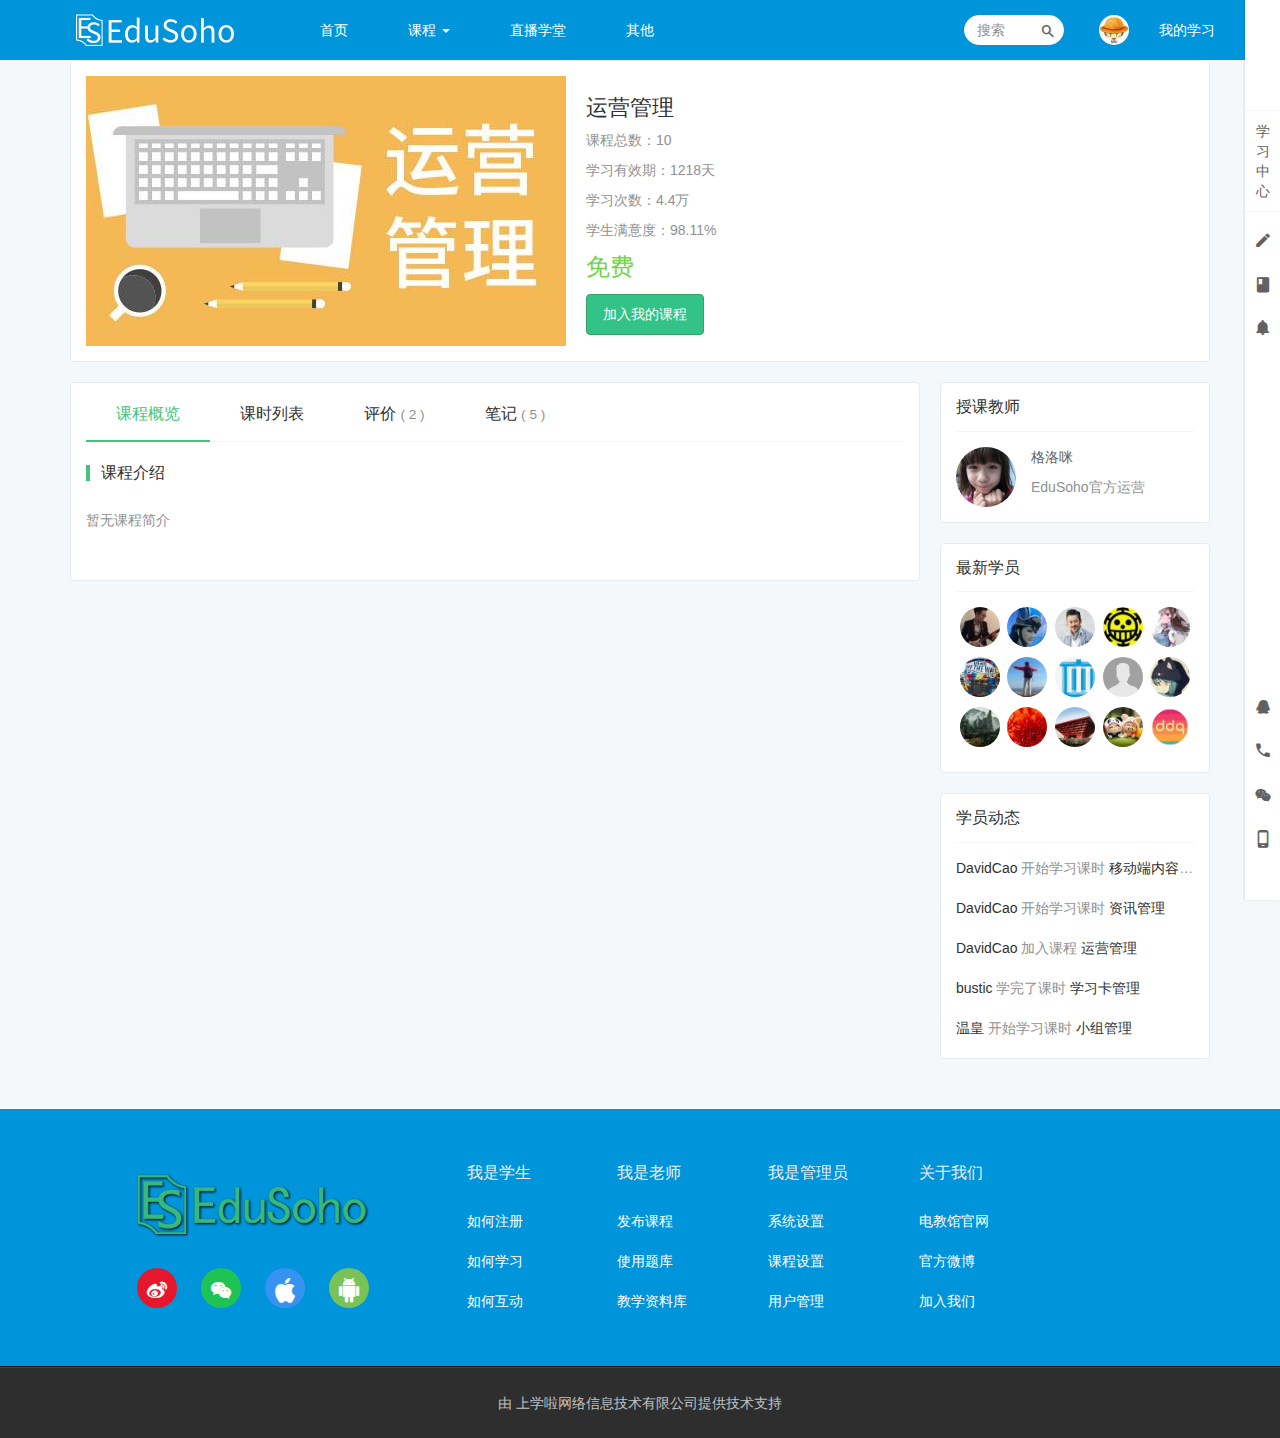
==== live/coursedetail.html @ feed914d "课程详情页面 --- 未完成 1. 选项卡部分" ====
<!DOCTYPE html>
<!--[if lt IE 7]>      <html class="lt-ie9 lt-ie8 lt-ie7"> <![endif]-->
<!--[if IE 7]>         <html class="lt-ie9 lt-ie8"> <![endif]-->
<!--[if IE 8]>         <html class="lt-ie9"> <![endif]-->
<!--[if gt IE 8]><!-->
<html>
	<!--<![endif]-->
	<html lang="zh_CN">

	<head>
		<meta http-equiv="Content-Type" content="text/html; charset=UTF-8">
		<meta http-equiv="X-UA-Compatible" content="IE=edge,Chrome=1">
		<meta name="renderer" content="webkit">
		<meta name="viewport" content="width=device-width,initial-scale=1.0,minimum-scale=1.0,maximum-scale=1.0,user-scalable=no">
		<title>直播详情 - 电教馆网络课堂演示站 - 网校领导品牌，在线教育网站建站系统 - Powered By 电教馆</title>
		<meta name="keywords" content="电教馆网络课堂，在线教育，在线教学，开源教学软件" />
		<meta name="description" content="电教馆是面向个人、学校、培训机构及企业用户的友好、开源、高性价比的在线教育建站系统。电教馆提供在线教学、网校管理、云视频点播、直播、移APP等功能，为使教育机构能够以最低成本开展在线教学活动，电教馆也提供云服务器，云视频、云直播和移动APP定制服务，并配备相应的技术支持服务，让客户搭建自有品牌网校和搭积木一样简单。电教馆产品及服务大大降低了传统教育培训机构进入在线教育行业的门槛。与其他在线教育产品相比，电教馆具有完整，高自由度，高性价比的产品体验，使用其搭建在线教学网站是快速进入在线教育的最佳选择方案。电教馆开源并免费提供给非商业用途用户使用，用户可在3分钟内搭建功能完备的在线教育网站。" />

		<link href="assets/libs/bootstrap/3.0.2/css/bootstrap.css" rel="stylesheet" />

		<link rel="stylesheet" media="screen" href="assets/css/common.css" />
		<link rel="stylesheet" media="screen" href="assets/css/font-awesome.css" />
		<link rel="stylesheet" media="screen" href="assets/v2/css/es-icon.css" />
		<link rel="stylesheet" type="text/css" href="assets/libs/swiper/2.7.6/idangerous.swiper.css" />

		<link href="assets/v2/css/main.css" rel="stylesheet" />

		<!--[if lt IE 9]>
    <script src="assets/libs/html5shiv.js"></script>
    <script src="assets/libs/respond.min.js"></script>
    <style type="text/css">
			@font-face {
				font-family: "es-icon";
				src: url('assets/v2/fonts/es-icon.eot');
				/* IE9*/
				src: url('assets/v2/fonts/es-icon.eot?t=1459854189#iefix') format('embedded-opentype'), /* IE6-IE8 */
				url('assets/v2/fonts/es-icon.woff?t=1459854189') format('woff'), /* chrome, firefox */
				url('assets/v2/fonts/es-icon.ttf?t=1459854189') format('truetype'), /* chrome, firefox, opera, Safari, Android, iOS 4.2+*/
				url('assets/v2/fonts/es-icon.svg?t=1459854189#es-icon') format('svg');
				/* iOS 4.1- */
			}
		</style>
  <![endif]-->
		<style type="text/css">
			/*.buy {
				position: absolute;
				bottom: 20px;
				right: 30px;
			}*/
			.btn-primary {
				background-color: rgb(51, 195, 136);
			}
		</style>
	</head>

	<body class="course-dashboard-page">

		<div class="es-wrap">

			<header class="es-header navbar">
				<div class="navbar-header">
					<div class="visible-xs  navbar-mobile">
						<a href="javascript:;" class="navbar-more js-navbar-more">
							<i class="es-icon es-icon-menu"></i>
						</a>
						<div class="html-mask"></div>
						<div class="nav-mobile">
							<form class="navbar-form" action="search" method="get">
								<div class="form-group">
									<input class="form-control" placeholder="搜索" name="q">
									<button class="button es-icon es-icon-search"></button>
								</div>
							</form>
							<ul class="nav navbar-nav">

								<li class="">
									<a href="live.html">首页 </a>
								</li>

								<li class="nav-hover">
									<a href="#">课程 <b class="caret"></b></a>
									<ul class="dropdown-menu" role="menu">
										<li>
											<a href="javascript:;">公开课</a>
										</li>
										<li>
											<a href="javascript:;">课程功能</a>
										</li>
										<li>
											<a href="javascript:;">系统管理</a>
										</li>
										<li>
											<a href="javascript:;">官方应用</a>
										</li>
										<li>
											<a href="javascript:;">班级中心</a>
										</li>
									</ul>
								</li>

								<li class="">
									<a href="courselist.html">直播学堂</a>
								</li>

								<li class="nav-hover">
									<a href="javascript:;">关于我们 <b class="caret"></b></a>
									<ul class="dropdown-menu" role="menu">
										<li>
											<a href="javascript:;">电教馆官网</a>
										</li>
										<li>
											<a href="javascript:;">开放云平台</a>
										</li>
										<li>
											<a href="javascript:;">气球鱼学院</a>
										</li>
									</ul>
								</li>
							</ul>
						</div>
					</div>
					<a href="/" class="navbar-brand">
						<img src="files/system/2016/08-26/154339b63acd679602.png">
					</a>
				</div>
				<nav class="collapse navbar-collapse">
					<ul class="nav navbar-nav clearfix hidden-xs " id="nav">

						<li class="">
							<a href="live.html">首页 </a>
						</li>

						<li class="nav-hover">
							<a href="#">课程 <b class="caret"></b></a>
							<ul class="dropdown-menu" role="menu">
								<li>
									<a href="javascript:;">公开课</a>
								</li>
								<li>
									<a href="javascript:;">课程功能</a>
								</li>
								<li>
									<a href="javascript:;">系统管理</a>
								</li>
								<li>
									<a href="javascript:;">官方应用</a>
								</li>
								<li>
									<a href="javascript:;">班级中心</a>
								</li>
							</ul>
						</li>

						<li class="">
							<a href="courselist.html">直播学堂</a>
						</li>

						<li class="nav-more nav-hover">
							<a class="more">其他
								<!--<i class="es-icon es-icon-morehoriz"></i>-->
							</a>
							<ul class="dropdown-menu" role="menu">

								<li class="">
									<a href="#">会员 </a>
								</li>

								<li class="">
									<a href="javascript:;">资讯 </a>
								</li>

								<li class="">
									<a href="/group">小组 </a>
								</li>

								<li class="nav-hover">
									<a href="javascript:;">关于我们 <b class="caret"></b></a>
									<ul class="dropdown-menu" role="menu">
										<li>
											<a href="javascript:;">电教馆官网</a>
										</li>
										<li>
											<a href="javascript:;">开放云平台</a>
										</li>
										<li>
											<a href="javascript:;">气球鱼学院</a>
										</li>
									</ul>
								</li>
							</ul>
						</li>

					</ul>
					<div class="navbar-user  left ">
						<!--<ul class="nav user-nav">
							<li class="user-avatar-li nav-hover visible-xs">
								<a href="javascript:;" class="dropdown-toggle">
									<img class="avatar-xs" src="assets/img/default/avatar.png">
								</a>
								<ul class="dropdown-menu" role="menu">
									<li>
										<a href="login.html">登录</a>
									</li>
									<li>
										<a href="register.html">注册</a>
									</li>
								</ul>
							</li>
							<li class="hidden-xs">
								<a href="login.html">登录</a>
							</li>
							<li class="hidden-xs">
								<a href="register.html">注册</a>
							</li>
						</ul>-->
						
						<!--登陆后使用这个ul-->
						
						<ul class="nav user-nav">
				                <li class="user-avatar-li nav-hover">
				          <a href="javascript:;" class="dropdown-toggle">
				            <img class="avatar-xs" src="files/default/2016/11-05/213307335114750678.jpg">
				          </a>
				          <ul class="dropdown-menu" role="menu">
				            <li role="presentation" class="dropdown-header">伊见倾橙</li>
				            <li><a href="javascript:;"><i class="es-icon es-icon-person"></i>个人主页</a></li>
				            <li><a href="/settings/"><i class="es-icon es-icon-setting"></i>个人设置</a></li>
				            <li class="hidden-lg">
				              <a href="/my">
				                <i class="es-icon es-icon-eventnote"></i>我的学习              </a>
				            </li>
				            <li><a href="/my/coin"><i class="es-icon es-icon-accountwallet"></i>账户中心</a></li>
				
				            
				            <li class="hidden-lg"><a href="/notification"><span class="pull-right num"></span><i class="es-icon es-icon-notificationson"></i>通知</a></li>
				            <li class="hidden-lg"><a href="/message/"><span class="pull-right num">1</span><i class="es-icon es-icon-mail"></i>私信</a></li>
				            <li><a href="/logout"><i class="es-icon es-icon-power"></i>退出登录</a></li>
				          </ul>
				        </li>
				        <li class="visible-lg">
				          <a href="my">我的学习</a>
				        </li>
				          </ul>
				        </li>
                      </ul>
						<form class="navbar-form navbar-right hidden-xs hidden-sm" action="/search" method="get">
							<div class="form-group">
								<input class="form-control js-search" name="q" placeholder="搜索">
								<button class="button es-icon es-icon-search"></button>
							</div>
						</form>
					</div>
				</nav>
			</header>
			
			<section class="course-detail-header before">
  <div class="container">

    <div class="es-section clearfix">
      
    <div class="course-img">
    
    <img class="img-responsive" src="files/course/2016/10-31/1036066b465e703375.jpg" alt="运营管理">
    <div class="tags">
                </div>
  </div>


      <div class="course-info">
    <h2 class="title">运营管理</h2>
    <div class="subtitle total">课程总数：10</div>
    <div class="subtitle exp">学习有效期：1218天</div>
    <div class="subtitle count">学习次数：4.4万</div>
    <div class="subtitle satisfy">学生满意度：98.11%</div>
    <div class="metas">
	    <p class="discount-price">
			<span class="course-price-widget">
				<span class="price">
					<span class="text-success">免费</span>
				</span>
			</span>
	    </p>
    </div>
    <div class="buy">
      <a class="btn btn-primary btn-lg" href="#modal" data-toggle="modal" data-url="/course/427/buy?targetType=course">加入我的课程</a>
    </div>
  </div>

</div>
  </div>
</section>
			
			<div id="content-container" class="container">
        
    <div class="course-detail row">
    <div class="col-lg-9 col-md-8  course-detail-main">
      <section class="es-section">
        
<div class="nav-btn-tab">
  <ul class="nav nav-tabs" role="tablist">
          <li role="presentation" class="active"><a href="/course/427">课程概览</a></li>
      <li role="presentation"><a href="/course/427/lesson/list">课时列表</a></li>
      <li role="presentation"><a href="/course/427/reviews/">评价 <small class="text-muted">( 2 )</small></a>
      </li>
      <li role="presentation"><a href="/course/427/notes"> 笔记 <small class="text-muted">( 5 )</small></a></li>
    
  <li class="highlight" style="left: 0px; width: 124px; overflow: hidden;"></li></ul>

  </div>        
  <div class="course-detail-content" data-widget-cid="widget-1">

		      <div class="es-piece">
        <div class="piece-header">
          课程介绍
        </div>
        <div class="piece-body p-lg clearfix">
                      <div class="text-muted">暂无课程简介</div>
                  </div>
      </div>    
  </div>
      </section>
    </div>
    <div class="col-lg-3 col-md-4  course-sidebar">
  
                  
                  <div class="panel panel-default">
  <div class="panel-heading">
    <h3 class="panel-title"> <i class="es-icon es-icon-assignmentind"></i>
      授课教师
    </h3>
  </div>
  <div class="panel-body">
                  <div class="media media-default">
          <div class="media-left">
              <a class=" js-user-card" href="#" data-card-url="/user/2487/card/show" data-user-id="2487">
                  <img class="avatar-md" src="files/default/2015/08-31/0910080084cc142484.jpg">

  </a>
  
          </div>
          <div class="media-body">
            <div class="title">
                  <a class="link-dark link-light" href="javascript:;">格洛咪</a>
  
            </div>
            <div class="content">EduSoho官方运营</div>
          </div>
        </div>
            </div>
</div>

        
                  
<div class="panel panel-default">
  <div class="panel-heading">
        <h3 class="panel-title">
      <i class="es-icon es-icon-personadd"></i>
      最新学员
    </h3>
  </div>
  <div class="panel-body">
          <ul class="user-avatar-list clearfix">
                          <li>
              <a class="js-user-card" href="#" data-card-url="/user/20045/card/show" data-user-id="20045">
                  <img class="avatar-sm" src="files/default/2016/11-05/154549dc41d0735569.jpg">

  </a>
  
          </li>
                          <li>
              <a class="js-user-card" href="#" data-card-url="/user/20023/card/show" data-user-id="20023">
                  <img class="avatar-sm" src="files/default/2016/11-04/102353920640851851.jpg">

  </a>
  
          </li>
                          <li>
              <a class=" js-user-card" href="javascript:;" data-card-url="/user/20003/card/show" data-user-id="20003">
                  <img class="avatar-sm" src="files/user/2016/11-03/14314731b3e8046923.jpg">

  </a>
  
          </li>
                          <li>
              <a class=" js-user-card" href="javascript:;" data-card-url="/user/18983/card/show" data-user-id="18983">
                  <img class="avatar-sm" src="files/default/2016/08-26/191211b21a52901350.jpg">

  </a>
  
          </li>
                          <li>
              <a class=" js-user-card" href="javascript:;" data-card-url="/user/19989/card/show" data-user-id="19989">
                  <img class="avatar-sm" src="files/user/2016/11-02/164205d74b33481914.jpg">

  </a>
  
          </li>
                          <li>
              <a class=" js-user-card" href="javascript:;" data-card-url="/user/10201/card/show" data-user-id="10201">
                  <img class="avatar-sm" src="files/user/2015/02-27/1536215f1d5f592895.jpg">

  </a>
  
          </li>
                          <li>
              <a class=" js-user-card" href="javascript:;" data-card-url="/user/19967/card/show" data-user-id="19967">
                  <img class="avatar-sm" src="files/default/2016/11-01/161334ed6441212630.jpg">

  </a>
  
          </li>
                          <li>
              <a class=" js-user-card" href="javascript:;" data-card-url="/user/19580/card/show" data-user-id="19580">
                  <img class="avatar-sm" src="files/user/2016/10-10/093506a4454f078141.png">

  </a>
  
          </li>
                          <li>
              <a class=" js-user-card" href="javascript:;" data-card-url="/user/19901/card/show" data-user-id="19901">
                  <img class="avatar-sm" src="assets/img/default/avatar.png">

  </a>
  
          </li>
                          <li>
              <a class=" js-user-card" href="javascript:;" data-card-url="/user/19899/card/show" data-user-id="19899">
                  <img class="avatar-sm" src="files/user/2016/10-28/194116c17d4c969516.jpg">

  </a>
  
          </li>
                          <li>
              <a class=" js-user-card" href="javascript:;" data-card-url="/user/19865/card/show" data-user-id="19865">
                  <img class="avatar-sm" src="files/user/2016/10-27/1240055c21e5210127.jpg">

  </a>
  
          </li>
                          <li>
              <a class=" js-user-card" href="javascript:;" data-card-url="/user/19858/card/show" data-user-id="19858">
                  <img class="avatar-sm" src="files/user/2016/10-26/220010a5ce38590813.jpg">

  </a>
  
          </li>
                          <li>
              <a class=" js-user-card" href="javascript:;" data-card-url="/user/19857/card/show" data-user-id="19857">
                  <img class="avatar-sm" src="files/user/2016/10-26/2142008cd116494724.jpg">

  </a>
  
          </li>
                          <li>
              <a class=" js-user-card" href="javascript:;" data-card-url="/user/19851/card/show" data-user-id="19851">
                  <img class="avatar-sm" src="files/default/2016/10-26/16322594d9b9700458.jpg">

  </a>
  
          </li>
                          <li>
              <a class=" js-user-card" href="javascript:;" data-card-url="/user/19602/card/show" data-user-id="19602">
                  <img class="avatar-sm" src="files/user/2016/10-11/105733dbb33c827705.png">

  </a>
  
          </li>
              </ul>
      </div>
</div>

                
                  


<div class="panel panel-default student-dynamic">

  <div class="panel-heading">
    <h3 class="panel-title"><i class="es-icon es-icon-recentactors"></i>学员动态</h3>
  </div>

  <div class="panel-body">
  
                        <div class="media media-number-o color-gray text-overflow">
                <a class="link-dark " href="javascript:;">DavidCao</a>
  
            
  开始学习课时 <a class="link-dark" href="/course/427" title="来自《运营管理》">移动端内容管理</a>

          </div>
                                 <div class="media media-number-o color-gray text-overflow">
                <a class="link-dark " href="javascript:;">DavidCao</a>
  
            
  开始学习课时 <a class="link-dark" href="/course/427" title="来自《运营管理》">资讯管理</a>

          </div>
                                 <div class="media media-number-o color-gray text-overflow">
                <a class="link-dark " href="javascript:;">DavidCao</a>
  
            
			加入课程 <a class="link-dark" href="/course/427" title="来自《运营管理》">运营管理</a>
	  

          </div>
                                 <div class="media media-number-o color-gray text-overflow">
                <a class="link-dark " href="javascript:;">bustic</a>
  
            
  学完了课时 <a class="link-dark" href="/course/427" title="来自《运营管理》">学习卡管理</a>

          </div>
                                 <div class="media media-number-o color-gray text-overflow">
                <a class="link-dark " href="javascript:;">温皇</a>
  
            
  开始学习课时 <a class="link-dark" href="/course/427" title="来自《运营管理》">小组管理</a>

          </div>
               
      </div>

</div>

        
          </div>
  </div>

  
  
      </div>
			
			<div class="es-footer-link">
				<div class="container">
					<div class="row">
						<div class="col-md-4 footer-logo hidden-sm hidden-xs">
							<a class="" href="http://www.电教馆.com" target="_blank"><img src="assets/v2/img/bottom_logo.png" alt="建议图片大小为233*64"></a>
							<div class="footer-sns">
								<a href="javascript:;" target="_blank"><i class="es-icon es-icon-weibo"></i></a>
								<a class="qrcode-popover top">
									<i class="es-icon es-icon-weixin"></i>
									<div class="qrcode-content">
										<img src="assets/img/default/weixin.png" alt="">
									</div>
								</a>
								<a class="qrcode-popover top">
									<i class="es-icon es-icon-apple"></i>
									<div class="qrcode-content">
										<img src="assets/img/default/apple.png" alt="">
									</div>
								</a>
								<a class="qrcode-popover top">
									<i class="es-icon es-icon-android"></i>
									<div class="qrcode-content">
										<img src="assets/img/default/android.png" alt="">
									</div>
								</a>
							</div>
						</div>

						<div class="col-md-8 footer-main clearfix">
							<div class="link-item ">
								<h3>我是学生</h3>
								<ul>
									<li>
										<a href="javascript:;">如何注册</a>
									</li>
									<li>
										<a href="javascript:;">如何学习</a>
									</li>
									<li>
										<a href="javascript:;">如何互动</a>
									</li>
								</ul>
							</div>

							<div class="link-item ">
								<h3>我是老师</h3>
								<ul>
									<li>
										<a href="javascript:;">发布课程</a>
									</li>
									<li>
										<a href="javascript:;">使用题库</a>
									</li>
									<li>
										<a href="javascript:;">教学资料库</a>
									</li>
								</ul>
							</div>

							<div class="link-item ">
								<h3>我是管理员</h3>
								<ul>
									<li>
										<a href="javascript:;">系统设置</a>
									</li>
									<li>
										<a href="javascript:;">课程设置</a>
									</li>
									<li>
										<a href="javascript:;">用户管理</a>
									</li>
								</ul>
							</div>

							<div class="link-item hidden-xs">
								<h3>关于我们</h3>
								<ul>
									<li>
										<a href="javascript:;">电教馆官网</a>
									</li>
									<li>
										<a href="javascript:;">官方微博</a>
									</li>
									<li>
										<a href="javascript:;">加入我们</a>
									</li>
								</ul>
							</div>

						</div>

					</div>
				</div>
			</div>
			<footer class="es-footer">
				<div class="copyright">
					<div class="container">
						由
						<a href="http://www.chinaschooling.com.cn/">上学啦网络信息技术有限公司</a>提供技术支持
					</div>
				</div>
			</footer>
		</div>

		<!-- 侧边栏快捷操作  -->
		<div class="es-bar hidden-xs">

			<!-- 左侧列表 -->
			<div class="es-bar-menu">
				<ul class="bar-menu-top">
					<li data-id="#bar-user-center" class="bar-user">
						<a href="javascript:;" data-url="/esbar/my/study_center">学<br>习<br>中<br>心</a>
					</li>
					<li data-id="#bar-homework" data-toggle="tooltip" data-placement="left" title="我的考试/作业">
						<a href="javascript:;" data-url="/esbar/my/practice/reviewing"><i class="es-icon es-icon-edit"></i></a>
					</li>
					<li data-id="#bar-course-list" data-placement="left" data-toggle="tooltip" title="我的课程/班级">
						<a data-url="/esbar/my/course" href="javascript:;">
							<i class="es-icon es-icon-book">
    </i>
						</a>
					</li>
					<li data-id="#bar-message" data-toggle="tooltip" data-placement="left" title="通知">
						<a href="javascript:;">
							<i class="es-icon es-icon-notifications"></i>
						</a>
					</li>
				</ul>
				<ul class="bar-menu-sns">
					<li class="popover-btn bar-qq-btn" data-container=".bar-qq-btn" data-title="QQ客服及QQ群" data-content-element="#bar-qq-content">
						<a><i class="es-icon es-icon-qq"></i></a>
					</li>
					<li class="popover-btn bar-phone-btn" data-container=".bar-phone-btn" data-title="电话客服" data-content-element="#bar-phone-content">
						<a><i class="es-icon es-icon-phone"></i></a>
					</li>
					<li class="popover-btn bar-weixin-btn" data-container=".bar-weixin-btn" data-content-element="#bar-weixin-content">
						<a><i class="es-icon es-icon-weixin"></i></a>
					</li>

					<li data-toggle="tooltip" data-placement="left" title="手机端">
						<a href="/mobile/" target="_blank"><i class="es-icon es-icon-phone1"></i></a>
					</li>
					<li class="go-top" style="margin:-10px auto 0 auto;" data-toggle="tooltip" data-placement="left" title="回到顶端">
						<a href="javascript:;">
							<i class="es-icon es-icon-keyboardarrowup" style="margin-bottom:-8px"></i>
							<span class="text-sm">TOP</span>
						</a>
					</li>
				</ul>
			</div>

		</div>

		<div id="login-modal" class="modal" data-url="/login/ajax"></div>
		<div id="modal" class="modal"></div>
		<div id="attachment-modal" class="modal"></div>

		<script src="assets/libs/jquery/1.11.0/jquery.js" type="text/javascript" charset="utf-8"></script>
		<script src="assets/libs/bootstrap/3.0.2/js/bootstrap.min.js" type="text/javascript" charset="utf-8"></script>
		<script src="assets/libs/swiper/2.7.6/idangerous.swiper.min.js" type="text/javascript" charset="utf-8"></script>
		<script src="assets/libs/translator.min.js" type="text/javascript" charset="utf-8"></script>
		<script src="assets/js/placeholder.js" type="text/javascript" charset="utf-8"></script>
		<script src="assets/js/app.js" type="text/javascript" charset="utf-8"></script>
	</body>

	</html>
---- live/assets/css/common.css ----
.placeholder {
  color: #999;
}
.text-sm {
  font-size: 12px;
}

.text-xs {
  font-size: 10px;
}

.text-lg {
  font-size: 18px;
}

.money-text {
  color: #f40;
}

.short-long-text .trigger {
  visibility: hidden;
  _visibility: visible;
}

.short-long-text .short-text:hover .trigger,
.short-long-text .long-text:hover .trigger {
  visibility: visible;
  font-size: 12px;
  color: #999;
}

.short-long-text .short-text {
  cursor: pointer;
}

.short-long-text .long-text {
  cursor: pointer;
  display: none;
}


.social-share-icon-weibo,
.social-share-icon-qq,
.social-share-icon-qzone,
.social-share-icon-weixin
 {
  width: 16px;
  height: 16px;
  display: inline-block;
  *display: inline-block;
  *zoom: 1;
  background: url(../img/common/social-share-icons.png) 0 0 no-repeat;
  vertical-align: middle;
  margin-right: 6px;
}

.social-share-icon-qzone {
  background-position: 0 -00px;
}

.social-share-icon-weibo {
  background-position: 0 -30px;
}

.social-share-icon-weixin {
  background-position: 0 -60px;
}

.social-share-icon-qq {
  background-position: 0 -90px;
}


.social-icon-weibo,
.social-icon-qq,
.social-icon-renren,
.social-icon-douban,
.social-icon-weixin
 {
	width: 24px;
	height: 24px;
	display: inline-block;
	*display: inline-block;
	*zoom: 1;
	background: url(../img/social/social-icons.png) 0 0 no-repeat;
	vertical-align: middle;
}

.social-icon-weibo {
	background-position: 0 -00px;
}

.social-icon-qq {
	background-position: 0 -40px;
}

.social-icon-renren {
	background-position: 0 -80px;
}

.social-icon-douban {
	background-position: 0 -120px;
}

.social-icon-weixin {
  background-position: 0 -160px;
}
.stars-0, .stars-1, .stars-2, .stars-3, .stars-4, .stars-5 {
	display:inline-block;
	*display:inline;
	*zoom:1;
	overflow:hidden;
	width:85px;
	height:16px;
	background:url("../img/common/stars.png") no-repeat;
} 

.stars-5 {
	background-position:0 0px;
}

.stars-4 {
	background-position:0 -16px;
}

.stars-3 {
	background-position:0 -32px;
}

.stars-2 {
	background-position:0 -48px;
}

.stars-1 {
	background-position:0 -64px;
}

.stars-0 {
	background-position:0 -80px;
}

@font-face {font-family: "esicon";
  src: url('font/es-icon.eot'); /* IE9*/
  src: url('font/es-icon.eot?#iefix') format('embedded-opentype'), /* IE6-IE8 */
  url('font/es-icon.woff') format('woff'), /* chrome、firefox */
  url('font/es-icon.ttf') format('truetype'), /* chrome、firefox、opera、Safari, Android, iOS 4.2+*/
  url('font/es-icon.svg#es-icon') format('svg'); /* iOS 4.1- */
}

.esicon {
  font-family:"esicon" !important;
  font-style:normal;
  -webkit-font-smoothing: antialiased;
  -webkit-text-stroke-width: 0.2px;
  -moz-osx-font-smoothing: grayscale;
}

.esicon-safety:before { content: "\e600"; }
.esicon-share:before { content: "\e601"; }
.esicon-setting:before { content: "\e603"; }
.esicon-like:before { content: "\e605"; }
.esicon-exit:before { content: "\e602"; }
.esicon-user:before { content: "\e607"; }



/*! define gallery2/video-js/4.2.1/video-js-debug.css */
/*!
Video.js Default Styles (http://videojs.com)
Version 4.2.1
Create your own skin at http://designer.videojs.com
*/
/* SKIN
================================================================================
The main class name for all skin-specific styles. To make your own skin,
replace all occurances of 'vjs-default-skin' with a new name. Then add your new
skin name to your video tag instead of the default skin.
e.g. <video class="video-js my-skin-name">
*/
.local-video-player {
  /* Custom Icon Font
  --------------------------------------------------------------------------------
  The control icons are from a custom font. Each icon corresponds to a character
  (e.g. "\e001"). Font icons allow for easy scaling and coloring of icons.
  */
  /* Base UI Component Classes
  --------------------------------------------------------------------------------
  */
  /* Slider - used for Volume bar and Seek bar */
  /* Control Bar
  --------------------------------------------------------------------------------
  The default control bar that is a container for most of the controls.
  */
  /* Show the control bar only once the video has started playing */
  /* Hide the control bar when the video is playing and the user is inactive  */
  /* IE8 is flakey with fonts, and you have to change the actual content to force
  fonts to show/hide properly.
    - "\9" IE8 hack didn't work for this
    - Found in XP IE8 from http://modern.ie. Does not show up in "IE8 mode" in IE9
  */
  /* General styles for individual controls. */
  /* FontAwsome button icons */
  /* Replacement for focus outline */
  /* Hide control text visually, but have it available for screenreaders */
  /* Play/Pause
  --------------------------------------------------------------------------------
  */
  /* Volume/Mute
  -------------------------------------------------------------------------------- */
  /* Progress
  --------------------------------------------------------------------------------
  */
  /* On hover, make the progress bar grow to something that's more clickable.
      This simply changes the overall font for the progress bar, and this
      updates both the em-based widths and heights, as wells as the icon font */
  /* Box containing play and load progresses. Also acts as seek scrubber. */
  /* Progress Bars */
  /* Time Display
  --------------------------------------------------------------------------------
  */
  /* Remaining time is in the HTML, but not included in default design */
  /* Fullscreen
  --------------------------------------------------------------------------------
  */
  /* Switch to the exit icon when the player is in fullscreen */
  /* Big Play Button (play button at start)
  --------------------------------------------------------------------------------
  Positioning of the play button in the center or other corners can be done more
  easily in the skin designer. http://designer.videojs.com/
  */
  /* Hide if controls are disabled */
  /* Hide when video starts playing */
  /* Hide on mobile devices. Remove when we stop using native controls
      by default on mobile  */
  /* Loading Spinner
  --------------------------------------------------------------------------------
  */
  /* Menu Buttons (Captions/Subtitles/etc.)
  --------------------------------------------------------------------------------
  */
  /* Button Pop-up Menu */
  /* Subtitles Button */
  /* Captions Button */
  /* Replacement for focus outline */
  /*
  REQUIRED STYLES (be careful overriding)
  ================================================================================
  When loading the player, the video tag is replaced with a DIV,
  that will hold the video tag or object tag for other playback methods.
  The div contains the video playback element (Flash or HTML5) and controls,
  and sets the width and height of the video.

  ** If you want to add some kind of border/padding (e.g. a frame), or special
  positioning, use another containing element. Otherwise you risk messing up
  control positioning and full window mode. **
  */
  /* Playback technology elements expand to the width/height of the containing div
      <video> or <object> */
  /* Fix for Firefox 9 fullscreen (only if it is enabled). Not needed when
     checking fullScreenEnabled. */
  /* Fullscreen Styles */
  /* Poster Styles */
  /* Hide the poster when native controls are used otherwise it covers them */
  /* Text Track Styles */
  /* Overall track holder for both captions and subtitles */
  /* Individual tracks */
  /* Hide disabled or unsupported controls */
}
.local-video-player .vjs-default-skin {
  color: #cccccc;
}
@font-face {
  font-family: 'VideoJS';
  src: url('font/vjs.eot');
  src: url('font/vjs.eot?#iefix') format('embedded-opentype'), url('font/vjs.woff') format('woff'), url('font/vjs.ttf') format('truetype');
  font-weight: normal;
  font-style: normal;
}
.local-video-player .vjs-default-skin .vjs-slider {
  /* Replace browser focus hightlight with handle highlight */
  outline: 0;
  position: relative;
  cursor: pointer;
  padding: 0;
  /* background-color-with-alpha */
  background-color: #333333;
  background-color: rgba(51, 51, 51, 0.9);
}
.local-video-player .vjs-default-skin .vjs-slider:focus {
  /* box-shadow */
  -webkit-box-shadow: 0 0 2em #ffffff;
  -moz-box-shadow: 0 0 2em #ffffff;
  box-shadow: 0 0 2em #ffffff;
}
.local-video-player .vjs-default-skin .vjs-slider-handle {
  position: absolute;
  /* Needed for IE6 */
  left: 0;
  top: 0;
}
.local-video-player .vjs-default-skin .vjs-slider-handle:before {
  content: "\e009";
  font-family: VideoJS;
  font-size: 1em;
  line-height: 1;
  text-align: center;
  text-shadow: 0em 0em 1em #fff;
  position: absolute;
  top: 0;
  left: 0;
  /* Rotate the square icon to make a diamond */
  /* transform */
  -webkit-transform: rotate(-45deg);
  -moz-transform: rotate(-45deg);
  -ms-transform: rotate(-45deg);
  -o-transform: rotate(-45deg);
  transform: rotate(-45deg);
}
.local-video-player .vjs-default-skin .vjs-control-bar {
  /* Start hidden */
  display: none;
  position: absolute;
  /* Place control bar at the bottom of the player box/video.
       If you want more margin below the control bar, add more height. */
  bottom: 0;
  /* Use left/right to stretch to 100% width of player div */
  left: 0;
  right: 0;
  /* Height includes any margin you want above or below control items */
  height: 3.0em;
  /* background-color-with-alpha */
  background-color: #07141e;
  background-color: rgba(7, 20, 30, 0.7);
}
.local-video-player .vjs-default-skin.vjs-has-started .vjs-control-bar {
  display: block;
  /* Visibility needed to make sure things hide in older browsers too. */
  visibility: visible;
  opacity: 1;
  /* transition */
  -webkit-transition: visibility 0.1s, opacity 0.1s;
  -moz-transition: visibility 0.1s, opacity 0.1s;
  -o-transition: visibility 0.1s, opacity 0.1s;
  transition: visibility 0.1s, opacity 0.1s;
}
.local-video-player .vjs-default-skin.vjs-has-started.vjs-user-inactive.vjs-playing .vjs-control-bar {
  display: block;
  visibility: hidden;
  opacity: 0;
  /* transition */
  -webkit-transition: visibility 1s, opacity 1s;
  -moz-transition: visibility 1s, opacity 1s;
  -o-transition: visibility 1s, opacity 1s;
  transition: visibility 1s, opacity 1s;
}
.local-video-player .vjs-default-skin.vjs-controls-disabled .vjs-control-bar {
  display: none;
}
.local-video-player .vjs-default-skin.vjs-using-native-controls .vjs-control-bar {
  display: none;
}
.local-video-player .vjs-default-skin .vjs-control {
  outline: none;
  position: relative;
  float: left;
  text-align: center;
  margin: 0;
  padding: 0;
  height: 3.0em;
  width: 4em;
}
.local-video-player .vjs-default-skin .vjs-control:before {
  font-family: VideoJS;
  font-size: 1.5em;
  line-height: 2;
  position: absolute;
  top: 0;
  left: 0;
  width: 100%;
  height: 100%;
  text-align: center;
  text-shadow: 1px 1px 1px rgba(0, 0, 0, 0.5);
}
.local-video-player .vjs-default-skin .vjs-control:focus:before,
.local-video-player .vjs-default-skin .vjs-control:hover:before {
  text-shadow: 0em 0em 1em #ffffff;
}
.local-video-player .vjs-default-skin .vjs-control:focus {
  /*  outline: 0; */
  /* keyboard-only users cannot see the focus on several of the UI elements when
    this is set to 0 */
}
.local-video-player .vjs-default-skin .vjs-control-text {
  /* hide-visually */
  border: 0;
  clip: rect(0 0 0 0);
  height: 1px;
  margin: -1px;
  overflow: hidden;
  padding: 0;
  position: absolute;
  width: 1px;
}
.local-video-player .vjs-default-skin .vjs-play-control {
  width: 5em;
  cursor: pointer;
}
.local-video-player .vjs-default-skin .vjs-play-control:before {
  content: "\e001";
}
.local-video-player .vjs-default-skin.vjs-playing .vjs-play-control:before {
  content: "\e002";
}
.local-video-player .vjs-default-skin .vjs-mute-control,
.local-video-player .vjs-default-skin .vjs-volume-menu-button {
  cursor: pointer;
  float: right;
}
.local-video-player .vjs-default-skin .vjs-mute-control:before,
.local-video-player .vjs-default-skin .vjs-volume-menu-button:before {
  content: "\e006";
}
.local-video-player .vjs-default-skin .vjs-mute-control.vjs-vol-0:before,
.local-video-player .vjs-default-skin .vjs-volume-menu-button.vjs-vol-0:before {
  content: "\e003";
}
.local-video-player .vjs-default-skin .vjs-mute-control.vjs-vol-1:before,
.local-video-player .vjs-default-skin .vjs-volume-menu-button.vjs-vol-1:before {
  content: "\e004";
}
.local-video-player .vjs-default-skin .vjs-mute-control.vjs-vol-2:before,
.local-video-player .vjs-default-skin .vjs-volume-menu-button.vjs-vol-2:before {
  content: "\e005";
}
.local-video-player .vjs-default-skin .vjs-volume-control {
  width: 5em;
  float: right;
}
.local-video-player .vjs-default-skin .vjs-volume-bar {
  width: 5em;
  height: 0.6em;
  margin: 1.1em auto 0;
}
.local-video-player .vjs-default-skin .vjs-volume-menu-button .vjs-menu-content {
  height: 2.9em;
}
.local-video-player .vjs-default-skin .vjs-volume-level {
  position: absolute;
  top: 0;
  left: 0;
  height: 0.5em;
  background: #66a8cc url([data-uri]) -50% 0 repeat;
}
.local-video-player .vjs-default-skin .vjs-volume-bar .vjs-volume-handle {
  width: 0.5em;
  height: 0.5em;
}
.local-video-player .vjs-default-skin .vjs-volume-handle:before {
  font-size: 0.9em;
  top: -0.2em;
  left: -0.2em;
  width: 1em;
  height: 1em;
}
.local-video-player .vjs-default-skin .vjs-volume-menu-button .vjs-menu .vjs-menu-content {
  width: 6em;
  left: -4em;
}
.local-video-player .vjs-default-skin .vjs-progress-control {
  position: absolute;
  left: 0;
  right: 0;
  width: auto;
  font-size: 0.3em;
  height: 1em;
  /* Set above the rest of the controls. */
  top: -1em;
  /* Shrink the bar slower than it grows. */
  /* transition */
  -webkit-transition: all 0.4s;
  -moz-transition: all 0.4s;
  -o-transition: all 0.4s;
  transition: all 0.4s;
}
.local-video-player .vjs-default-skin:hover .vjs-progress-control {
  font-size: .9em;
  /* Even though we're not changing the top/height, we need to include them in
        the transition so they're handled correctly. */
  /* transition */
  -webkit-transition: all 0.2s;
  -moz-transition: all 0.2s;
  -o-transition: all 0.2s;
  transition: all 0.2s;
}
.local-video-player .vjs-default-skin .vjs-progress-holder {
  height: 100%;
}
.local-video-player .vjs-default-skin .vjs-progress-holder .vjs-play-progress,
.local-video-player .vjs-default-skin .vjs-progress-holder .vjs-load-progress {
  position: absolute;
  display: block;
  height: 100%;
  margin: 0;
  padding: 0;
  /* Needed for IE6 */
  left: 0;
  top: 0;
}
.local-video-player .vjs-default-skin .vjs-play-progress {
  /*
      Using a data URI to create the white diagonal lines with a transparent
        background. Surprisingly works in IE8.
        Created using http://www.patternify.com
      Changing the first color value will change the bar color.
      Also using a paralax effect to make the lines move backwards.
        The -50% left position makes that happen.
    */
  background: #66a8cc url([data-uri]) -50% 0 repeat;
}
.local-video-player .vjs-default-skin .vjs-load-progress {
  background: #646464 /* IE8- Fallback */;
  background: rgba(255, 255, 255, 0.4);
}
.local-video-player .vjs-default-skin .vjs-seek-handle {
  width: 1.5em;
  height: 100%;
}
.local-video-player .vjs-default-skin .vjs-seek-handle:before {
  padding-top: 0.1em /* Minor adjustment */;
}
.local-video-player .vjs-default-skin .vjs-time-controls {
  font-size: 1em;
  /* Align vertically by making the line height the same as the control bar */
  line-height: 3em;
}
.local-video-player .vjs-default-skin .vjs-current-time {
  float: left;
}
.local-video-player .vjs-default-skin .vjs-duration {
  float: left;
}
.local-video-player .vjs-default-skin .vjs-remaining-time {
  display: none;
  float: left;
}
.local-video-player .vjs-time-divider {
  float: left;
  line-height: 3em;
}
.local-video-player .vjs-default-skin .vjs-fullscreen-control {
  width: 3.8em;
  cursor: pointer;
  float: right;
}
.local-video-player .vjs-default-skin .vjs-fullscreen-control:before {
  content: "\e000";
}
.local-video-player .vjs-default-skin.vjs-fullscreen .vjs-fullscreen-control:before {
  content: "\e00b";
}
.local-video-player .vjs-default-skin .vjs-big-play-button {
  left: 0.5em;
  top: 0.5em;
  font-size: 3em;
  display: block;
  z-index: 2;
  position: absolute;
  width: 4em;
  height: 2.6em;
  text-align: center;
  vertical-align: middle;
  cursor: pointer;
  opacity: 1;
  /* Need a slightly gray bg so it can be seen on black backgrounds */
  /* background-color-with-alpha */
  background-color: #07141e;
  background-color: rgba(7, 20, 30, 0.7);
  border: 0.1em solid #3b4249;
  /* border-radius */
  -webkit-border-radius: 0.8em;
  -moz-border-radius: 0.8em;
  border-radius: 0.8em;
  /* box-shadow */
  -webkit-box-shadow: 0px 0px 1em rgba(255, 255, 255, 0.25);
  -moz-box-shadow: 0px 0px 1em rgba(255, 255, 255, 0.25);
  box-shadow: 0px 0px 1em rgba(255, 255, 255, 0.25);
  /* transition */
  -webkit-transition: all 0.4s;
  -moz-transition: all 0.4s;
  -o-transition: all 0.4s;
  transition: all 0.4s;
}
.local-video-player .vjs-default-skin.vjs-controls-disabled .vjs-big-play-button {
  display: none;
}
.local-video-player .vjs-default-skin.vjs-has-started .vjs-big-play-button {
  display: none;
}
.local-video-player .vjs-default-skin.vjs-using-native-controls .vjs-big-play-button {
  display: none;
}
.local-video-player .vjs-default-skin:hover .vjs-big-play-button,
.local-video-player .vjs-default-skin .vjs-big-play-button:focus {
  outline: 0;
  border-color: #fff;
  /* IE8 needs a non-glow hover state */
  background-color: #505050;
  background-color: rgba(50, 50, 50, 0.75);
  /* box-shadow */
  -webkit-box-shadow: 0 0 3em #ffffff;
  -moz-box-shadow: 0 0 3em #ffffff;
  box-shadow: 0 0 3em #ffffff;
  /* transition */
  -webkit-transition: all 0s;
  -moz-transition: all 0s;
  -o-transition: all 0s;
  transition: all 0s;
}
.local-video-player .vjs-default-skin .vjs-big-play-button:before {
  content: "\e001";
  font-family: VideoJS;
  /* In order to center the play icon vertically we need to set the line height
       to the same as the button height */
  line-height: 2.6em;
  text-shadow: 0.05em 0.05em 0.1em #000;
  text-align: center /* Needed for IE8 */;
  position: absolute;
  left: 0;
  width: 100%;
  height: 100%;
}
.local-video-player .vjs-loading-spinner {
  display: none;
  position: absolute;
  top: 50%;
  left: 50%;
  font-size: 5em;
  line-height: 1;
  width: 1em;
  height: 1em;
  margin-left: -0.5em;
  margin-top: -0.5em;
  opacity: 0.75;
  /* animation */
  -webkit-animation: spin 1.5s infinite linear;
  -moz-animation: spin 1.5s infinite linear;
  -o-animation: spin 1.5s infinite linear;
  animation: spin 1.5s infinite linear;
}
.local-video-player .vjs-default-skin .vjs-loading-spinner:before {
  content: "\e00a";
  font-family: VideoJS;
  position: absolute;
  top: 0;
  left: 0;
  width: 1em;
  height: 1em;
  text-align: center;
  text-shadow: 0em 0em 0.1em #000;
}
@-moz-keyframes spin {
  0% {
    -moz-transform: rotate(0deg);
  }
  100% {
    -moz-transform: rotate(359deg);
  }
}
@-webkit-keyframes spin {
  0% {
    -webkit-transform: rotate(0deg);
  }
  100% {
    -webkit-transform: rotate(359deg);
  }
}
@-o-keyframes spin {
  0% {
    -o-transform: rotate(0deg);
  }
  100% {
    -o-transform: rotate(359deg);
  }
}
@keyframes spin {
  0% {
    transform: rotate(0deg);
  }
  100% {
    transform: rotate(359deg);
  }
}
.local-video-player .vjs-default-skin .vjs-menu-button {
  float: right;
  cursor: pointer;
}
.local-video-player .vjs-default-skin .vjs-menu {
  display: none;
  position: absolute;
  bottom: 0;
  left: 0em;
  /* (Width of vjs-menu - width of button) / 2 */
  width: 0em;
  height: 0em;
  margin-bottom: 3em;
  border-left: 2em solid transparent;
  border-right: 2em solid transparent;
  border-top: 1.55em solid #000000;
  /* Same width top as ul bottom */
  border-top-color: rgba(7, 40, 50, 0.5);
  /* Same as ul background */
}
.local-video-player .vjs-default-skin .vjs-menu-button .vjs-menu .vjs-menu-content {
  display: block;
  padding: 0;
  margin: 0;
  position: absolute;
  width: 10em;
  bottom: 1.5em;
  /* Same bottom as vjs-menu border-top */
  max-height: 15em;
  overflow: auto;
  left: -5em;
  /* Width of menu - width of button / 2 */
  /* background-color-with-alpha */
  background-color: #07141e;
  background-color: rgba(7, 20, 30, 0.7);
  /* box-shadow */
  -webkit-box-shadow: -0.2em -0.2em 0.3em rgba(255, 255, 255, 0.2);
  -moz-box-shadow: -0.2em -0.2em 0.3em rgba(255, 255, 255, 0.2);
  box-shadow: -0.2em -0.2em 0.3em rgba(255, 255, 255, 0.2);
}
.local-video-player .vjs-default-skin .vjs-menu-button:hover .vjs-menu {
  display: block;
}
.local-video-player .vjs-default-skin .vjs-menu-button ul li {
  list-style: none;
  margin: 0;
  padding: 0.3em 0 0.3em 0;
  line-height: 1.4em;
  font-size: 1.2em;
  text-align: center;
  text-transform: lowercase;
}
.local-video-player .vjs-default-skin .vjs-menu-button ul li.vjs-selected {
  background-color: #000;
}
.local-video-player .vjs-default-skin .vjs-menu-button ul li:focus,
.local-video-player .vjs-default-skin .vjs-menu-button ul li:hover,
.local-video-player .vjs-default-skin .vjs-menu-button ul li.vjs-selected:focus,
.local-video-player .vjs-default-skin .vjs-menu-button ul li.vjs-selected:hover {
  outline: 0;
  color: #111;
  /* background-color-with-alpha */
  background-color: #ffffff;
  background-color: rgba(255, 255, 255, 0.75);
  /* box-shadow */
  -webkit-box-shadow: 0 0 1em #ffffff;
  -moz-box-shadow: 0 0 1em #ffffff;
  box-shadow: 0 0 1em #ffffff;
}
.local-video-player .vjs-default-skin .vjs-menu-button ul li.vjs-menu-title {
  text-align: center;
  text-transform: uppercase;
  font-size: 1em;
  line-height: 2em;
  padding: 0;
  margin: 0 0 0.3em 0;
  font-weight: bold;
  cursor: default;
}
.local-video-player .vjs-default-skin .vjs-subtitles-button:before {
  content: "\e00c";
}
.local-video-player .vjs-default-skin .vjs-captions-button:before {
  content: "\e008";
}
.local-video-player .vjs-default-skin .vjs-captions-button:focus .vjs-control-content:before,
.local-video-player .vjs-default-skin .vjs-captions-button:hover .vjs-control-content:before {
  /* box-shadow */
  -webkit-box-shadow: 0 0 1em #ffffff;
  -moz-box-shadow: 0 0 1em #ffffff;
  box-shadow: 0 0 1em #ffffff;
}
.local-video-player .video-js {
  background-color: #000;
  position: relative;
  padding: 0;
  /* Start with 10px for base font size so other dimensions can be em based and
       easily calculable. */
  font-size: 10px;
  /* Allow poster to be vertially aligned. */
  vertical-align: middle;
  /*  display: table-cell; */
  /*This works in Safari but not Firefox.*/
  /* Provide some basic defaults for fonts */
  font-weight: normal;
  font-style: normal;
  /* Avoiding helvetica: issue #376 */
  font-family: Arial, sans-serif;
  /* Turn off user selection (text highlighting) by default.
       The majority of player components will not be text blocks.
       Text areas will need to turn user selection back on. */
  /* user-select */
  -webkit-user-select: none;
  -moz-user-select: none;
  -ms-user-select: none;
  user-select: none;
}
.local-video-player .video-js .vjs-tech {
  position: absolute;
  top: 0;
  left: 0;
  width: 100%;
  height: 100%;
}
.local-video-player .video-js:-moz-full-screen {
  position: absolute;
}
.local-video-player body.vjs-full-window {
  padding: 0;
  margin: 0;
  height: 100%;
  /* Fix for IE6 full-window. http://www.cssplay.co.uk/layouts/fixed.html */
  overflow-y: auto;
}
.local-video-player .video-js.vjs-fullscreen {
  position: fixed;
  overflow: hidden;
  z-index: 1000;
  left: 0;
  top: 0;
  bottom: 0;
  right: 0;
  width: 100% !important;
  height: 100% !important;
  /* IE6 full-window (underscore hack) */
  _position: absolute;
}
.local-video-player .video-js:-webkit-full-screen {
  width: 100% !important;
  height: 100% !important;
}
.local-video-player .video-js.vjs-fullscreen.vjs-user-inactive {
  cursor: none;
}
.local-video-player .vjs-poster {
  background-repeat: no-repeat;
  background-position: 50% 50%;
  background-size: contain;
  cursor: pointer;
  height: 100%;
  margin: 0;
  padding: 0;
  position: relative;
  width: 100%;
}
.local-video-player .vjs-poster img {
  display: block;
  margin: 0 auto;
  max-height: 100%;
  padding: 0;
  width: 100%;
}
.local-video-player .video-js.vjs-using-native-controls .vjs-poster {
  display: none;
}
.local-video-player .video-js .vjs-text-track-display {
  text-align: center;
  position: absolute;
  bottom: 4em;
  /* Leave padding on left and right */
  left: 1em;
  right: 1em;
}
.local-video-player .video-js .vjs-text-track {
  display: none;
  font-size: 1.4em;
  text-align: center;
  margin-bottom: 0.1em;
  /* Transparent black background, or fallback to all black (oldIE) */
  /* background-color-with-alpha */
  background-color: #000000;
  background-color: rgba(0, 0, 0, 0.5);
}
.local-video-player .video-js .vjs-subtitles {
  color: #ffffff /* Subtitles are white */;
}
.local-video-player .video-js .vjs-captions {
  color: #ffcc66 /* Captions are yellow */;
}
.local-video-player .vjs-tt-cue {
  display: block;
}
.local-video-player .vjs-default-skin .vjs-hidden {
  display: none;
}
.local-video-player .vjs-lock-showing {
  display: block !important;
  opacity: 1;
  visibility: visible;
}
.lt-ie9 .local-video-player .vjs-default-skin.vjs-user-inactive.vjs-playing .vjs-control-bar :before {
  content: "";
}
/* -----------------------------------------------------------------------------
The original source of this file lives at
https://github.com/videojs/video.js/blob/master/src/css/video-js.less */




/*! define gallery2/mediaelement/2.14.2/mediaelementplayer-debug.css */
.mejs-container {
  position: relative;
  background: #000;
  font-family: Helvetica, Arial;
  text-align: left;
  vertical-align: top;
  text-indent: 0;
}

.me-plugin {
  position: absolute;
}

.mejs-embed, .mejs-embed body {
  width: 100%;
  height: 100%;
  margin: 0;
  padding: 0;
  background: #000;
  overflow: hidden;
}

.mejs-fullscreen {
  /* set it to not show scroll bars so 100% will work */
  overflow: hidden !important;
}

.mejs-container-fullscreen {
  position: fixed;
  left: 0;
  top: 0;
  right: 0;
  bottom: 0;
  overflow: hidden;
  z-index: 1000;
}
.mejs-container-fullscreen .mejs-mediaelement,
.mejs-container-fullscreen video {
  width: 100%;
  height: 100%;
}

.mejs-clear {
  clear: both;
}

/* Start: LAYERS */
.mejs-background {
  position: absolute;
  top: 0;
  left: 0;
}

.mejs-mediaelement {
  position: absolute;
  top: 0;
  left: 0;
  width: 100%;
  height: 100%;
}

.mejs-poster {
  position: absolute;
  top: 0;
  left: 0;
  background-size: contain ;
  background-position: 50% 50% ;
  background-repeat: no-repeat ;
}
:root .mejs-poster img {
  display: none ;
}

.mejs-poster img {
  border: 0;
  padding: 0;
  border: 0;
}

.mejs-overlay {
  position: absolute;
  top: 0;
  left: 0;
}

.mejs-overlay-play {
  cursor: pointer;
}

.mejs-overlay-button {
  position: absolute;
  top: 50%;
  left: 50%;
  width: 100px;
  height: 100px;
  margin: -50px 0 0 -50px;
  background: url(mediaelement/bigplay.svg) no-repeat;
}

.no-svg .mejs-overlay-button { 
  background-image: url(mediaelement/bigplay.png);
}

.mejs-overlay:hover .mejs-overlay-button {
  background-position: 0 -100px ;
}

.mejs-overlay-loading {
  position: absolute;
  top: 50%;
  left: 50%;
  width: 80px;
  height: 80px;
  margin: -40px 0 0 -40px;
  background: #333;
  background: url(mediaelement/background.png);
  background: rgba(0, 0, 0, 0.9);
  background: -webkit-gradient(linear, 0% 0%, 0% 100%, from(rgba(50,50,50,0.9)), to(rgba(0,0,0,0.9)));
  background: -webkit-linear-gradient(top, rgba(50,50,50,0.9), rgba(0,0,0,0.9));
  background: -moz-linear-gradient(top, rgba(50,50,50,0.9), rgba(0,0,0,0.9));
  background: -o-linear-gradient(top, rgba(50,50,50,0.9), rgba(0,0,0,0.9));
  background: -ms-linear-gradient(top, rgba(50,50,50,0.9), rgba(0,0,0,0.9));
  background: linear-gradient(rgba(50,50,50,0.9), rgba(0,0,0,0.9));
}

.mejs-overlay-loading span {
  display: block;
  width: 80px;
  height: 80px;
  background: transparent url(mediaelement/loading.gif) 50% 50% no-repeat;
}

/* End: LAYERS */

/* Start: CONTROL BAR */
.mejs-container .mejs-controls {
  position: absolute;
  list-style-type: none;
  margin: 0;
  padding: 0;
  bottom: 0;
  left: 0;
  background: url(mediaelement/background.png);
  background: rgba(0, 0, 0, 0.7);
  background: -webkit-gradient(linear, 0% 0%, 0% 100%, from(rgba(50,50,50,0.7)), to(rgba(0,0,0,0.7)));
  background: -webkit-linear-gradient(top, rgba(50,50,50,0.7), rgba(0,0,0,0.7)); 
  background: -moz-linear-gradient(top, rgba(50,50,50,0.7), rgba(0,0,0,0.7));
  background: -o-linear-gradient(top, rgba(50,50,50,0.7), rgba(0,0,0,0.7)); 
  background: -ms-linear-gradient(top, rgba(50,50,50,0.7), rgba(0,0,0,0.7));  
  background: linear-gradient(rgba(50,50,50,0.7), rgba(0,0,0,0.7));   
  height: 30px;
  width: 100%;
}
.mejs-container .mejs-controls  div {
  list-style-type: none;
  background-image: none;
  display: block;
  float: left;
  margin: 0;
  padding: 0;
  width: 26px;
  height: 26px;
  font-size: 11px;
  line-height: 11px;
  font-family: Helvetica, Arial;
  border: 0;
}

.mejs-controls .mejs-button button {
  cursor: pointer;
  display: block;
  font-size: 0;
  line-height: 0;
  text-decoration: none;
  margin: 7px 5px;
  padding: 0;
  position: absolute;
  height: 16px;
  width: 16px;
  border: 0;
  background: transparent url(mediaelement/controls.svg) no-repeat;
}

.no-svg .mejs-controls .mejs-button button { 
  background-image: url(mediaelement/controls.png);
}

/* :focus for accessibility */
.mejs-controls .mejs-button button:focus {
  outline: dotted 1px #999;
}

/* End: CONTROL BAR */

/* Start: Time (Current / Duration) */
.mejs-container .mejs-controls .mejs-time {
  color: #fff;
  display: block;
  height: 17px;
  width: auto;
  padding: 8px 3px 0 3px ;
  overflow: hidden;
  text-align: center;
  -moz-box-sizing: content-box;
  -webkit-box-sizing: content-box;
  box-sizing: content-box;
}

.mejs-container .mejs-controls .mejs-time span {
  color: #fff;
  font-size: 11px;
  line-height: 12px;
  display: block;
  float: left;
  margin: 1px 2px 0 0;
  width: auto;
}
/* End: Time (Current / Duration) */

/* Start: Play/Pause/Stop */
.mejs-controls .mejs-play button {
  background-position: 0 0;
}

.mejs-controls .mejs-pause button {
  background-position: 0 -16px;
}

.mejs-controls .mejs-stop button {
  background-position: -112px 0;
}
/* Start: Play/Pause/Stop */

/* Start: Progress Bar */
.mejs-controls div.mejs-time-rail {
  direction: ltr;
  width: 200px;
  padding-top: 5px;
}

.mejs-controls .mejs-time-rail span {
  display: block;
  position: absolute;
  width: 180px;
  height: 10px;
  -webkit-border-radius: 2px;
  -moz-border-radius: 2px;
  border-radius: 2px;
  cursor: pointer;
}

.mejs-controls .mejs-time-rail .mejs-time-total {
  margin: 5px;
  background: #333;
  background: rgba(50,50,50,0.8);
  background: -webkit-gradient(linear, 0% 0%, 0% 100%, from(rgba(30,30,30,0.8)), to(rgba(60,60,60,0.8)));
  background: -webkit-linear-gradient(top, rgba(30,30,30,0.8), rgba(60,60,60,0.8)); 
  background: -moz-linear-gradient(top, rgba(30,30,30,0.8), rgba(60,60,60,0.8));
  background: -o-linear-gradient(top, rgba(30,30,30,0.8), rgba(60,60,60,0.8));
  background: -ms-linear-gradient(top, rgba(30,30,30,0.8), rgba(60,60,60,0.8));
  background: linear-gradient(rgba(30,30,30,0.8), rgba(60,60,60,0.8));
}

.mejs-controls .mejs-time-rail .mejs-time-buffering {
  width: 100%;
  background-image: -o-linear-gradient(-45deg, rgba(255, 255, 255, 0.15) 25%, transparent 25%, transparent 50%, rgba(255, 255, 255, 0.15) 50%, rgba(255, 255, 255, 0.15) 75%, transparent 75%, transparent);
  background-image: -webkit-gradient(linear, 0 100%, 100% 0, color-stop(0.25, rgba(255, 255, 255, 0.15)), color-stop(0.25, transparent), color-stop(0.5, transparent), color-stop(0.5, rgba(255, 255, 255, 0.15)), color-stop(0.75, rgba(255, 255, 255, 0.15)), color-stop(0.75, transparent), to(transparent));
  background-image: -webkit-linear-gradient(-45deg, rgba(255, 255, 255, 0.15) 25%, transparent 25%, transparent 50%, rgba(255, 255, 255, 0.15) 50%, rgba(255, 255, 255, 0.15) 75%, transparent 75%, transparent);
  background-image: -moz-linear-gradient(-45deg, rgba(255, 255, 255, 0.15) 25%, transparent 25%, transparent 50%, rgba(255, 255, 255, 0.15) 50%, rgba(255, 255, 255, 0.15) 75%, transparent 75%, transparent);
  background-image: -ms-linear-gradient(-45deg, rgba(255, 255, 255, 0.15) 25%, transparent 25%, transparent 50%, rgba(255, 255, 255, 0.15) 50%, rgba(255, 255, 255, 0.15) 75%, transparent 75%, transparent);
  background-image: linear-gradient(-45deg, rgba(255, 255, 255, 0.15) 25%, transparent 25%, transparent 50%, rgba(255, 255, 255, 0.15) 50%, rgba(255, 255, 255, 0.15) 75%, transparent 75%, transparent);
  -webkit-background-size: 15px 15px;
  -moz-background-size: 15px 15px;
  -o-background-size: 15px 15px;
  background-size: 15px 15px;
  -webkit-animation: buffering-stripes 2s linear infinite;
  -moz-animation: buffering-stripes 2s linear infinite;
  -ms-animation: buffering-stripes 2s linear infinite;
  -o-animation: buffering-stripes 2s linear infinite;
  animation: buffering-stripes 2s linear infinite;
}

@-webkit-keyframes buffering-stripes { from {background-position: 0 0;} to {background-position: 30px 0;} }
@-moz-keyframes buffering-stripes { from {background-position: 0 0;} to {background-position: 30px 0;} }
@-ms-keyframes buffering-stripes { from {background-position: 0 0;} to {background-position: 30px 0;} }
@-o-keyframes buffering-stripes { from {background-position: 0 0;} to {background-position: 30px 0;} }
@keyframes buffering-stripes { from {background-position: 0 0;} to {background-position: 30px 0;} }

.mejs-controls .mejs-time-rail .mejs-time-loaded {
  background: #3caac8;
  background: rgba(60,170,200,0.8);
  background: -webkit-gradient(linear, 0% 0%, 0% 100%, from(rgba(44,124,145,0.8)), to(rgba(78,183,212,0.8))); 
  background: -webkit-linear-gradient(top, rgba(44,124,145,0.8), rgba(78,183,212,0.8));
  background: -moz-linear-gradient(top, rgba(44,124,145,0.8), rgba(78,183,212,0.8));
  background: -o-linear-gradient(top, rgba(44,124,145,0.8), rgba(78,183,212,0.8));
  background: -ms-linear-gradient(top, rgba(44,124,145,0.8), rgba(78,183,212,0.8));
  background: linear-gradient(rgba(44,124,145,0.8), rgba(78,183,212,0.8));
  width: 0;
}

.mejs-controls .mejs-time-rail .mejs-time-current {
  background: #fff;
  background: rgba(255,255,255,0.8);
  background: -webkit-gradient(linear, 0% 0%, 0% 100%, from(rgba(255,255,255,0.9)), to(rgba(200,200,200,0.8)));
  background: -webkit-linear-gradient(top, rgba(255,255,255,0.9), rgba(200,200,200,0.8));
  background: -moz-linear-gradient(top, rgba(255,255,255,0.9), rgba(200,200,200,0.8)); 
  background: -o-linear-gradient(top, rgba(255,255,255,0.9), rgba(200,200,200,0.8));
  background: -ms-linear-gradient(top, rgba(255,255,255,0.9), rgba(200,200,200,0.8));
  background: linear-gradient(rgba(255,255,255,0.9), rgba(200,200,200,0.8));
  width: 0;
}

.mejs-controls .mejs-time-rail .mejs-time-handle {
  display: none;
  position: absolute;
  margin: 0;
  width: 10px;
  background: #fff;
  -webkit-border-radius: 5px;
  -moz-border-radius: 5px;
  border-radius: 5px;
  cursor: pointer;
  border: solid 2px #333;
  top: -2px;
  text-align: center;
}

.mejs-controls .mejs-time-rail .mejs-time-float {
  position: absolute;
  display: none;
  background: #eee;
  width: 54px;
  height: 17px;
  border: solid 1px #333;
  top: -26px;
  margin-left: -18px;
  text-align: center;
  color: #111;
}

.mejs-controls .mejs-time-rail .mejs-time-float-current {
  margin: 2px;
  width: 50px;
  display: block;
  text-align: center;
  left: 0;
}

.mejs-controls .mejs-time-rail .mejs-time-float-corner {
  position: absolute;
  display: block;
  width: 0;
  height: 0;
  line-height: 0;
  border: solid 5px #eee;
  border-color: #eee transparent transparent transparent;
  -webkit-border-radius: 0;
  -moz-border-radius: 0;
  border-radius: 0;
  top: 15px;
  left: 22px;
}

.mejs-long-video .mejs-controls .mejs-time-rail .mejs-time-float {
  width: 48px;
}

.mejs-long-video .mejs-controls .mejs-time-rail .mejs-time-float-current {
  width: 44px;
}

.mejs-long-video .mejs-controls .mejs-time-rail .mejs-time-float-corner {
  left: 18px;
}

/*
.mejs-controls .mejs-time-rail:hover .mejs-time-handle {
  visibility:visible;
}
*/
/* End: Progress Bar */

/* Start: Fullscreen */
.mejs-controls .mejs-fullscreen-button button {
  background-position: -32px 0;
}

.mejs-controls .mejs-unfullscreen button {
  background-position: -32px -16px;
}
/* End: Fullscreen */

/* Start: Mute/Volume */
.mejs-controls .mejs-volume-button {
}

.mejs-controls .mejs-mute button {
  background-position: -16px -16px;
}

.mejs-controls .mejs-unmute button {
  background-position: -16px 0;
}

.mejs-controls .mejs-volume-button {
  position: relative;
}

.mejs-controls .mejs-volume-button .mejs-volume-slider {
  display: none;
  height: 115px;
  width: 25px;
  background: url(mediaelement/background.png);
  background: rgba(50, 50, 50, 0.7);
  -webkit-border-radius: 0;
  -moz-border-radius: 0;
  border-radius: 0;
  top: -115px;
  left: 0;
  z-index: 1;
  position: absolute;
  margin: 0;
}

.mejs-controls .mejs-volume-button:hover {
  -webkit-border-radius: 0 0 4px 4px;
  -moz-border-radius: 0 0 4px 4px;
  border-radius: 0 0 4px 4px;
}

/*
.mejs-controls .mejs-volume-button:hover .mejs-volume-slider {
  display: block;
}
*/

.mejs-controls .mejs-volume-button .mejs-volume-slider .mejs-volume-total {
  position: absolute;
  left: 11px;
  top: 8px;
  width: 2px;
  height: 100px;
  background: #ddd;
  background: rgba(255, 255, 255, 0.5);
  margin: 0;
}

.mejs-controls .mejs-volume-button .mejs-volume-slider .mejs-volume-current {
  position: absolute;
  left: 11px;
  top: 8px;
  width: 2px;
  height: 100px;
  background: #ddd;
  background: rgba(255, 255, 255, 0.9);
  margin: 0;
}

.mejs-controls .mejs-volume-button .mejs-volume-slider .mejs-volume-handle {
  position: absolute;
  left: 4px;
  top: -3px;
  width: 16px;
  height: 6px;
  background: #ddd;
  background: rgba(255, 255, 255, 0.9);
  cursor: N-resize;
  -webkit-border-radius: 1px;
  -moz-border-radius: 1px;
  border-radius: 1px;
  margin: 0;
}

/* horizontal version */
.mejs-controls div.mejs-horizontal-volume-slider {
  height: 26px;
  width: 60px;
  position: relative;
}

.mejs-controls .mejs-horizontal-volume-slider .mejs-horizontal-volume-total {
  position: absolute;
  left: 0;
  top: 11px;
  width: 50px;
  height: 8px;
  margin: 0;
  padding: 0;
  font-size: 1px;
  -webkit-border-radius: 2px;
  -moz-border-radius: 2px;
  border-radius: 2px; 
  background: #333;
  background: rgba(50,50,50,0.8);
  background: -webkit-gradient(linear, 0% 0%, 0% 100%, from(rgba(30,30,30,0.8)), to(rgba(60,60,60,0.8)));
  background: -webkit-linear-gradient(top, rgba(30,30,30,0.8), rgba(60,60,60,0.8)); 
  background: -moz-linear-gradient(top, rgba(30,30,30,0.8), rgba(60,60,60,0.8));
  background: -o-linear-gradient(top, rgba(30,30,30,0.8), rgba(60,60,60,0.8));
  background: -ms-linear-gradient(top, rgba(30,30,30,0.8), rgba(60,60,60,0.8));
  background: linear-gradient(rgba(30,30,30,0.8), rgba(60,60,60,0.8));
}

.mejs-controls .mejs-horizontal-volume-slider .mejs-horizontal-volume-current {
  position: absolute;
  left: 0;
  top: 11px;
  width: 50px;
  height: 8px;
  margin: 0;
  padding: 0;
  font-size: 1px;
  -webkit-border-radius: 2px;
  -moz-border-radius: 2px;
  border-radius: 2px;
  background: #fff;
  background: rgba(255,255,255,0.8);
  background: -webkit-gradient(linear, 0% 0%, 0% 100%, from(rgba(255,255,255,0.9)), to(rgba(200,200,200,0.8)));
  background: -webkit-linear-gradient(top, rgba(255,255,255,0.9), rgba(200,200,200,0.8));
  background: -moz-linear-gradient(top, rgba(255,255,255,0.9), rgba(200,200,200,0.8)); 
  background: -o-linear-gradient(top, rgba(255,255,255,0.9), rgba(200,200,200,0.8));
  background: -ms-linear-gradient(top, rgba(255,255,255,0.9), rgba(200,200,200,0.8));
  background: linear-gradient(rgba(255,255,255,0.9), rgba(200,200,200,0.8));
}

.mejs-controls .mejs-horizontal-volume-slider .mejs-horizontal-volume-handle {
  display: none;
}

/* End: Mute/Volume */

/* Start: Track (Captions and Chapters) */
.mejs-controls .mejs-captions-button {
  position: relative;
}

.mejs-controls .mejs-captions-button button {
  background-position: -48px 0;
}
.mejs-controls .mejs-captions-button .mejs-captions-selector {
  visibility: hidden;
  position: absolute;
  bottom: 26px;
  right: -10px;
  width: 130px;
  height: 100px;
  background: url(mediaelement/background.png);
  background: rgba(50,50,50,0.7);
  border: solid 1px transparent;
  padding: 10px;
  overflow: hidden;
  -webkit-border-radius: 0;
  -moz-border-radius: 0;
  border-radius: 0;
}

/*
.mejs-controls .mejs-captions-button:hover  .mejs-captions-selector {
  visibility: visible;
}
*/

.mejs-controls .mejs-captions-button .mejs-captions-selector ul {
  margin: 0;
  padding: 0;
  display: block;
  list-style-type: none !important;
  overflow: hidden;
}

.mejs-controls .mejs-captions-button .mejs-captions-selector ul li {
  margin: 0 0 6px 0;
  padding: 0;
  list-style-type: none !important;
  display: block;
  color: #fff;
  overflow: hidden;
}

.mejs-controls .mejs-captions-button .mejs-captions-selector ul li input {
  clear: both;
  float: left;
  margin: 3px 3px 0 5px;
}

.mejs-controls .mejs-captions-button .mejs-captions-selector ul li label {
  width: 100px;
  float: left;
  padding: 4px 0 0 0;
  line-height: 15px;
  font-family: helvetica, arial;
  font-size: 10px;
}

.mejs-controls .mejs-captions-button .mejs-captions-translations {
  font-size: 10px;
  margin: 0 0 5px 0;
}

.mejs-chapters {
  position: absolute;
  top: 0;
  left: 0;
  -xborder-right: solid 1px #fff;
  width: 10000px;
  z-index: 1;
}

.mejs-chapters .mejs-chapter {
  position: absolute;
  float: left;
  background: #222;
  background: rgba(0, 0, 0, 0.7);
  background: -webkit-gradient(linear, 0% 0%, 0% 100%, from(rgba(50,50,50,0.7)), to(rgba(0,0,0,0.7)));
  background: -webkit-linear-gradient(top, rgba(50,50,50,0.7), rgba(0,0,0,0.7));
  background: -moz-linear-gradient(top, rgba(50,50,50,0.7), rgba(0,0,0,0.7));
  background: -o-linear-gradient(top, rgba(50,50,50,0.7), rgba(0,0,0,0.7));
  background: -ms-linear-gradient(top, rgba(50,50,50,0.7), rgba(0,0,0,0.7));
  background: linear-gradient(rgba(50,50,50,0.7), rgba(0,0,0,0.7)); 
  filter: progid:DXImageTransform.Microsoft.Gradient(GradientType=0, startColorstr=#323232,endColorstr=#000000);    
  overflow: hidden;
  border: 0;
}

.mejs-chapters .mejs-chapter .mejs-chapter-block {
  font-size: 11px;
  color: #fff;
  padding: 5px;
  display: block;
  border-right: solid 1px #333;
  border-bottom: solid 1px #333;
  cursor: pointer;
}

.mejs-chapters .mejs-chapter .mejs-chapter-block-last {
  border-right: none;
}

.mejs-chapters .mejs-chapter .mejs-chapter-block:hover {
  background: #666;
  background: rgba(102,102,102, 0.7);
  background: -webkit-gradient(linear, 0% 0%, 0% 100%, from(rgba(102,102,102,0.7)), to(rgba(50,50,50,0.6)));
  background: -webkit-linear-gradient(top, rgba(102,102,102,0.7), rgba(50,50,50,0.6));
  background: -moz-linear-gradient(top, rgba(102,102,102,0.7), rgba(50,50,50,0.6));
  background: -o-linear-gradient(top, rgba(102,102,102,0.7), rgba(50,50,50,0.6));
  background: -ms-linear-gradient(top, rgba(102,102,102,0.7), rgba(50,50,50,0.6));
  background: linear-gradient(rgba(102,102,102,0.7), rgba(50,50,50,0.6));
  filter: progid:DXImageTransform.Microsoft.Gradient(GradientType=0, startColorstr=#666666,endColorstr=#323232);    
}

.mejs-chapters .mejs-chapter .mejs-chapter-block .ch-title {
  font-size: 12px;
  font-weight: bold;
  display: block;
  white-space: nowrap;
  text-overflow: ellipsis;
  margin: 0 0 3px 0;
  line-height: 12px;
}

.mejs-chapters .mejs-chapter .mejs-chapter-block .ch-timespan {
  font-size: 12px;
  line-height: 12px;
  margin: 3px 0 4px 0;
  display: block;
  white-space: nowrap;
  text-overflow: ellipsis;
}

.mejs-captions-layer {
  position: absolute;
  bottom: 0;
  left: 0;
  text-align:center;
  line-height: 22px;
  font-size: 12px;
  color: #fff;
}

.mejs-captions-layer  a {
  color: #fff;
  text-decoration: underline;
}

.mejs-captions-layer[lang=ar] {
  font-size: 20px;
  font-weight: normal;
}

.mejs-captions-position {
  position: absolute;
  width: 100%;
  bottom: 15px;
  left: 0;
}

.mejs-captions-position-hover {
  bottom: 45px;
}

.mejs-captions-text {
  padding: 3px 5px;
  background: url(mediaelement/background.png);
  background: rgba(20, 20, 20, 0.8);

}
/* End: Track (Captions and Chapters) */

/* Start: Error */
.me-cannotplay {
}

.me-cannotplay a {
  color: #fff;
  font-weight: bold;
}

.me-cannotplay span {
  padding: 15px;
  display: block;
}
/* End: Error */

/* Start: Loop */
.mejs-controls .mejs-loop-off button {
  background-position: -64px -16px;
}

.mejs-controls .mejs-loop-on button {
  background-position: -64px 0;
}

/* End: Loop */

/* Start: backlight */
.mejs-controls .mejs-backlight-off button {
  background-position: -80px -16px;
}

.mejs-controls .mejs-backlight-on button {
  background-position: -80px 0;
}
/* End: backlight */

/* Start: Picture Controls */
.mejs-controls .mejs-picturecontrols-button {
  background-position: -96px 0;
}
/* End: Picture Controls */

/* context menu */
.mejs-contextmenu {
  position: absolute;
  width: 150px;
  padding: 10px;
  border-radius: 4px;
  top: 0;
  left: 0;
  background: #fff;
  border: solid 1px #999;
  z-index: 1001; /* make sure it shows on fullscreen */
}
.mejs-contextmenu .mejs-contextmenu-separator {
  height: 1px;
  font-size: 0;
  margin: 5px 6px;
  background: #333; 
}

.mejs-contextmenu .mejs-contextmenu-item {
  font-family: Helvetica, Arial;
  font-size: 12px;
  padding: 4px 6px;
  cursor: pointer;
  color: #333;  
}
.mejs-contextmenu .mejs-contextmenu-item:hover {
  background: #2C7C91;
  color: #fff;
}

/* Start: Source Chooser */
.mejs-controls .mejs-sourcechooser-button {
  position: relative;
}

.mejs-controls .mejs-sourcechooser-button button {
  background-position: -128px 0;
}

.mejs-controls .mejs-sourcechooser-button .mejs-sourcechooser-selector {
  visibility: hidden;
  position: absolute;
  bottom: 26px;
  right: -10px;
  width: 130px;
  height: 100px;
  background: url(mediaelement/background.png);
  background: rgba(50,50,50,0.7);
  border: solid 1px transparent;
  padding: 10px;
  overflow: hidden;
  -webkit-border-radius: 0;
  -moz-border-radius: 0;
  border-radius: 0;
}

.mejs-controls .mejs-sourcechooser-button .mejs-sourcechooser-selector ul {
  margin: 0;
  padding: 0;
  display: block;
  list-style-type: none !important;
  overflow: hidden;
}

.mejs-controls .mejs-sourcechooser-button .mejs-sourcechooser-selector ul li {
  margin: 0 0 6px 0;
  padding: 0;
  list-style-type: none !important;
  display: block;
  color: #fff;
  overflow: hidden;
}

.mejs-controls .mejs-sourcechooser-button .mejs-sourcechooser-selector ul li input {
  clear: both;
  float: left;
  margin: 3px 3px 0 5px;
}

.mejs-controls .mejs-sourcechooser-button .mejs-sourcechooser-selector ul li label {
  width: 100px;
  float: left;
  padding: 4px 0 0 0;
  line-height: 15px;
  font-family: helvetica, arial;
  font-size: 10px;
}
/* End: Source Chooser */

/* Start: Postroll */
.mejs-postroll-layer {
  position: absolute;
  bottom: 0;
  left: 0;
  width: 100%;
  height: 100%;
  background: url(mediaelement/background.png);
  background: rgba(50,50,50,0.7);
  z-index: 1000;
  overflow: hidden;
}
.mejs-postroll-layer-content {
  width: 100%;
  height: 100%;
}
.mejs-postroll-close {
  position: absolute;
  right: 0;
  top: 0;
  background: url(mediaelement/background.png);
  background: rgba(50,50,50,0.7);
  color: #fff;
  padding: 4px;
  z-index: 100;
  cursor: pointer;
}
/* End: Postroll */

.mejs-audio {
  display: inline-block;
}





.webuploader-container {
  position: relative;
}

.webuploader-for-glyphicon .webuploader-container {
  position: relative;
  padding: 0;
}

.webuploader-for-glyphicon .webuploader-pick {
  position: relative;
  overflow: hidden;
  padding: 5px 10px;
}

.webuploader-container label {
  margin-bottom: 0;
  line-height: 1;
}



.webuploader-container > .glyphicon {
  padding: 8px 10px;
  top: 0;
}

.webuploader-element-invisible {
  position: absolute !important;
  clip: rect(1px 1px 1px 1px); /* IE6, IE7 */
    clip: rect(1px,1px,1px,1px);
}
.webuploader-pick {
  position: relative;
  overflow: hidden;
}
.webuploader-pick-hover {
}

.webuploader-pick-disable {
  opacity: 0.6;
  pointer-events:none;
}

.searchSelect {
  height: 46px;
}

.amount-num {
  color: #434343;
}

.inflow-num {
  color: #1bb974;
}

.outflow-num {
  color: #ff7b0e;
}

/**
 * jQuery sortable
 */
body.dragging, body.dragging * {
  cursor: move !important;
}

.dragged {
  position: absolute;
  opacity: 0.5;
  z-index: 2000;
}

ul.sortable-list li.placeholder, 
ol.sortable-list li.placeholder,
.panel-sortable .placeholder {
  margin-bottom: 10px 0;
  width: 100%;
  height: 40px;
  background: #FCFFC0;
  border: 1px dashed #ccc;
  list-style: none;
}
tr.placeholder {
  display: block;
  background: red;
  position: relative;
  margin: 0;
  padding: 0;
  border: none;
}
tr.placeholder:before {
  content: "";
  position: absolute;
  width: 0;
  height: 0;
  border: 5px solid transparent;
  border-left-color: red;
  margin-top: -5px;
  left: -5px;
  border-right: none;
}
.sortable-list .sort-handle{
  cursor: move !important;
}
.list-table {
  padding: 0;
}
.list-table .row {
  margin-left: 0px; 
}
.list-table>.th {
  border-bottom: 1px solid #ddd;
  font-weight: bold;
}
.list-table-striped>.tr:nth-child(odd) {
  background-color: #f9f9f9;
}
.list-table>.th, .list-table>.tr{
  border-top: 1px solid #ddd;
  margin: 0;
}
.list-table .td {
  line-height: 45px;
  height: 45px;
  word-break: break-all;
  overflow: hidden;
}
.list-table-tree-icon {
  display: inline-block;
  width: 14px;
}
.treegrid-expander {
  cursor: pointer !important;
}

.form-group .select2-container .select2-choice {
  height: 34px;
  line-height: 34px;
}
.form-group .select2-search input, .form-group .select2-search-choice-close, .form-group .select2-container .select2-choice abbr, .form-group .select2-container .select2-choice .select2-arrow b {
  background-size: 60px 50px!important;
}
---- live/assets/v2/css/es-icon.css ----
@font-face {font-family: "es-icon";
  src: url('../fonts/es-icon.eot?t=1459854189'); /* IE9*/
  src: url('../fonts/es-icon.eot?t=1459854189#iefix') format('embedded-opentype'), /* IE6-IE8 */
  url('../fonts/es-icon.woff?t=1459854189') format('woff'), /* chrome, firefox */
  url('../fonts/es-icon.ttf?t=1459854189') format('truetype'), /* chrome, firefox, opera, Safari, Android, iOS 4.2+*/
  url('../fonts/es-icon.svg?t=1459854189#es-icon') format('svg'); /* iOS 4.1- */
}

.es-icon {
  font-family:"es-icon" !important;
  font-size:16px;
  font-style:normal;
  -webkit-font-smoothing: antialiased;
  -webkit-text-stroke-width: 0.2px;
}
.es-icon-qrcode:before { content: "\e615"; }
.es-icon-time:before { content: "\e69d"; }
.es-icon-videocam:before { content: "\e678"; }
.es-icon-anonymous-iconfont:before { content: "\e666"; }
.es-icon-wenhao:before { content: "\e671"; }
.es-icon-dot:before { content: "\e68a"; }
.es-icon-close01:before { content: "\e68e"; }
.es-icon-view:before { content: "\e6a4"; }
.es-icon-icon_close_circle:before { content: "\e687"; }
.es-icon-focus:before { content: "\e69e"; }
.es-icon-angledoubleright:before { content: "\e67d"; }
.es-icon-angledoubleleft:before { content: "\e67e"; }
.es-icon-playcircleoutline:before { content: "\e66d"; }
.es-icon-portrait:before { content: "\e65e"; }
.es-icon-accesstime:before { content: "\e658"; }
.es-icon-accountcircle:before { content: "\e668"; }
.es-icon-addbox:before { content: "\e65f"; }
.es-icon-checkbox:before { content: "\e660"; }
.es-icon-explore:before { content: "\e67f"; }
.es-icon-forum:before { content: "\e662"; }
.es-icon-history:before { content: "\e670"; }
.es-icon-removecircle:before { content: "\e66c"; }
.es-icon-thumbup:before { content: "\e659"; }
.es-icon-reply:before { content: "\e65a"; }
.es-icon-textsms:before { content: "\e657"; }
.es-icon-alarmon:before { content: "\e672"; }
.es-icon-assignment:before { content: "\e679"; }
.es-icon-assignmentind:before { content: "\e661"; }
.es-icon-keyboardarrowdown:before { content: "\e663"; }
.es-icon-keyboardarrowup:before { content: "\e664"; }
.es-icon-language:before { content: "\e65b"; }
.es-icon-link:before { content: "\e690"; }
.es-icon-livehelp:before { content: "\e680"; }
.es-icon-locallibrary:before { content: "\e66e"; }
.es-icon-loyalty:before { content: "\e65c"; }
.es-icon-mylibrarybooks:before { content: "\e67a"; }
.es-icon-mylocation:before { content: "\e669"; }
.es-icon-phone:before { content: "\e676"; }
.es-icon-permcontactcal:before { content: "\e66f"; }
.es-icon-publish:before { content: "\e66a"; }
.es-icon-removeredeye:before { content: "\e67b"; }
.es-icon-remove:before { content: "\e667"; }
.es-icon-addcircle:before { content: "\e66b"; }
.es-icon-search:before { content: "\e600"; }
.es-icon-mail:before { content: "\e601"; }
.es-icon-personadd:before { content: "\e602"; }
.es-icon-person:before { content: "\e604"; }
.es-icon-arrowdropdown:before { content: "\e603"; }
.es-icon-drafts:before { content: "\e605"; }
.es-icon-notifications:before { content: "\e606"; }
.es-icon-notificationsoff:before { content: "\e607"; }
.es-icon-notificationson:before { content: "\e608"; }
.es-icon-book:before { content: "\e609"; }
.es-icon-bookmarkoutline:before { content: "\e60a"; }
.es-icon-bookmark:before { content: "\e60b"; }
.es-icon-graphicclass:before { content: "\e60e"; }
.es-icon-description:before { content: "\e60f"; }
.es-icon-phone1:before { content: "\e610"; }
.es-icon-swaphoriz:before { content: "\e611"; }
.es-icon-audioclass:before { content: "\e60d"; }
.es-icon-flashclass:before { content: "\e612"; }
.es-icon-pptclass:before { content: "\e613"; }
.es-icon-videoclass:before { content: "\e614"; }
.es-icon-crown:before { content: "\e616"; }
.es-icon-exit:before { content: "\e617"; }
.es-icon-arrowback:before { content: "\e618"; }
.es-icon-arrowdropup:before { content: "\e619"; }
.es-icon-arrowforward:before { content: "\e61a"; }
.es-icon-chevronleft:before { content: "\e61b"; }
.es-icon-chevronright:before { content: "\e61c"; }
.es-icon-refresh:before { content: "\e61d"; }
.es-icon-menu:before { content: "\e61e"; }
.es-icon-android:before { content: "\e61f"; }
.es-icon-apple:before { content: "\e620"; }
.es-icon-comment:before { content: "\e621"; }
.es-icon-favoriteoutline:before { content: "\e622"; }
.es-icon-favorite:before { content: "\e623"; }
.es-icon-flag:before { content: "\e624"; }
.es-icon-help:before { content: "\e625"; }
.es-icon-home:before { content: "\e626"; }
.es-icon-importexport:before { content: "\e627"; }
.es-icon-lock:before { content: "\e628"; }
.es-icon-noteadd:before { content: "\e629"; }
.es-icon-power:before { content: "\e62a"; }
.es-icon-setting:before { content: "\e62b"; }
.es-icon-share:before { content: "\e62c"; }
.es-icon-starhalf:before { content: "\e62d"; }
.es-icon-staroutline:before { content: "\e62e"; }
.es-icon-star:before { content: "\e62f"; }
.es-icon-studydone:before { content: "\e630"; }
.es-icon-study:before { content: "\e631"; }
.es-icon-toc:before { content: "\e632"; }
.es-icon-calendar:before { content: "\e633"; }
.es-icon-contentcopy:before { content: "\e634"; }
.es-icon-delete:before { content: "\e635"; }
.es-icon-done:before { content: "\e636"; }
.es-icon-edit:before { content: "\e637"; }
.es-icon-filedownload:before { content: "\e638"; }
.es-icon-fileupdate:before { content: "\e639"; }
.es-icon-help1:before { content: "\e63a"; }
.es-icon-infooutline:before { content: "\e63b"; }
.es-icon-info:before { content: "\e63c"; }
.es-icon-send:before { content: "\e63d"; }
.es-icon-today:before { content: "\e63e"; }
.es-icon-viewlist:before { content: "\e63f"; }
.es-icon-viewmodule:before { content: "\e640"; }
.es-icon-visibilityoff:before { content: "\e641"; }
.es-icon-visibility:before { content: "\e642"; }
.es-icon-administrator:before { content: "\e643"; }
.es-icon-qq:before { content: "\e644"; }
.es-icon-qzone:before { content: "\e645"; }
.es-icon-renren:before { content: "\e646"; }
.es-icon-weibo:before { content: "\e65d"; }
.es-icon-weixin:before { content: "\e647"; }
.es-icon-done1:before { content: "\e649"; }
.es-icon-undone:before { content: "\e64a"; }
.es-icon-whatshot:before { content: "\e64b"; }
.es-icon-people:before { content: "\e64d"; }
.es-icon-school:before { content: "\e64c"; }
.es-icon-groupadd:before { content: "\e64e"; }
.es-icon-recentactors:before { content: "\e64f"; }
.es-icon-doneall:before { content: "\e650"; }
.es-icon-findinpage:before { content: "\e651"; }
.es-icon-headset:before { content: "\e652"; }
.es-icon-landscape:before { content: "\e653"; }
.es-icon-assignment1:before { content: "\e654"; }
.es-icon-accountwallet:before { content: "\e655"; }
.es-icon-dashboard:before { content: "\e656"; }
.es-icon-web:before { content: "\e67c"; }
.es-icon-check:before { content: "\e60c"; }
.es-icon-doing:before { content: "\e648"; }
.es-icon-icattachfileblack24px:before { content: "\e681"; }
.es-icon-morehoriz:before { content: "\e665"; }
.es-icon-introduction1:before { content: "\e673"; }
.es-icon-introduction2:before { content: "\e674"; }
.es-icon-introduction3:before { content: "\e675"; }
.es-icon-videoplay:before { content: "\e677"; }
.es-icon-chatcircle:before { content: "\e682"; }
.es-icon-locationcircle:before { content: "\e683"; }
.es-icon-warning:before { content: "\e685"; }
.es-icon-eventnote:before { content: "\e686"; }
.es-icon-localplay:before { content: "\e684"; }
.es-icon-money:before { content: "\e688"; }
.es-icon-lock1:before { content: "\e689"; }
.es-icon-iccheckcircleblack24px:before { content: "\e68b"; }
.es-icon-viewcomfy:before { content: "\e68c"; }
.es-icon-loading:before { content: "\e68d"; }
.es-icon-calendarok:before { content: "\e6a5"; }
.es-icon-trophy:before { content: "\e691"; }
.es-icon-arrowdropleft:before { content: "\e68f"; }
.es-icon-hd:before { content: "\e6bb"; }
.es-icon-activity:before { content: "\e692"; }
.es-icon-column:before { content: "\e693"; }
.es-icon-answer:before { content: "\e694"; }
.es-icon-comment1:before { content: "\e695"; }
.es-icon-exam:before { content: "\e696"; }
.es-icon-topic:before { content: "\e697"; }
.es-icon-target:before { content: "\e698"; }
.es-icon-homework:before { content: "\e699"; }
.es-icon-speed:before { content: "\e69a"; }
.es-icon-lesson:before { content: "\e69b"; }
.es-icon-addcircle1:before { content: "\e69c"; }
.es-icon-friends:before { content: "\e69f"; }
.es-icon-assessment:before { content: "\e6a0"; }
.es-icon-assignment2:before { content: "\e6a1"; }
.es-icon-analysis:before { content: "\e6a2"; }
.es-icon-download:before { content: "\e6a3"; }
.es-icon-change:before { content: "\e6bc"; }
.es-icon-icmorevertblack24px:before { content: "\e6a6"; }
.es-icon-data-order:before { content: "\e6a7"; }
.es-icon-zanting:before { content: "\e6a8"; }
.es-icon-huikanshimiao:before { content: "\e6a9"; }
.es-icon-quanping:before { content: "\e6aa"; }
.es-icon-bofang:before { content: "\e6ac"; }
.es-icon-tuichuquanping:before { content: "\e6ad"; }
.es-icon-lubogongkaike:before { content: "\e6b0"; }
.es-icon-putongkecheng:before { content: "\e6b1"; }
.es-icon-zhibokecheng:before { content: "\e6b2"; }
.es-icon-zhibokecheng2:before { content: "\e6b3"; }
.es-icon-ting:before { content: "\e6b8"; }
.es-icon-sousuo:before { content: "\e6b4"; }
.es-icon-yulan:before { content: "\e6b5"; }
.es-icon-xinxi:before { content: "\e6b6"; }
.es-icon-cuowu:before { content: "\e6b7"; }
.es-icon-yidong:before { content: "\e6b9"; }
.es-icon-huakuai:before { content: "\e6ba"; }
.es-icon-iconvolumelow:before { content: "\e6bd"; }
.es-icon-iconvolumehigh:before { content: "\e6be"; }
.es-icon-player-volume-mute:before { content: "\e6bf"; }
.es-icon-forward5:before { content: "\e6ab"; }
.es-icon-forward10:before { content: "\e6ae"; }
.es-icon-replay5:before { content: "\e6af"; }
.es-icon-replay10:before { content: "\e6c0"; }
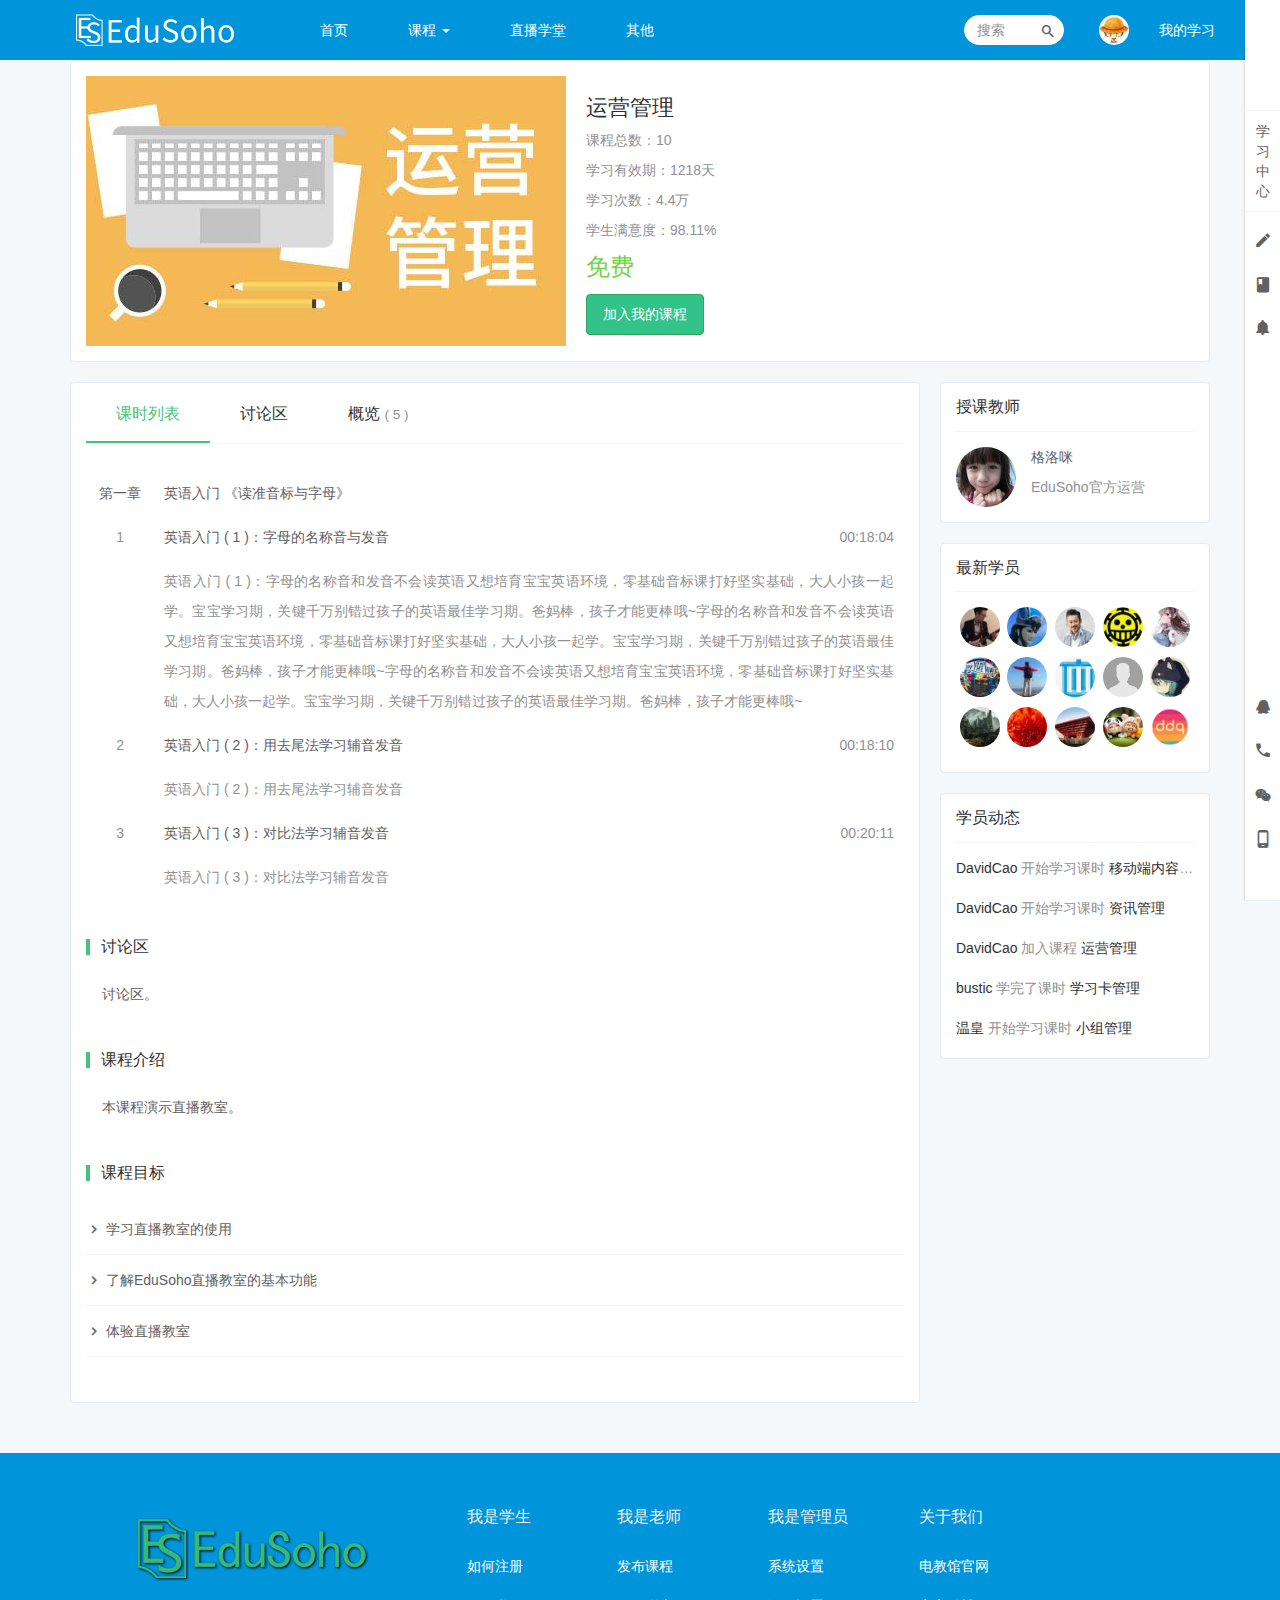
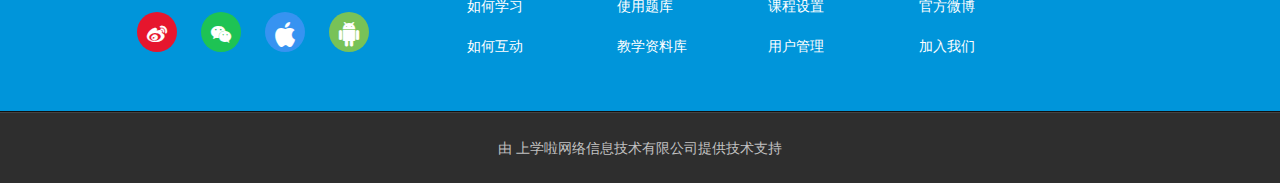
==== commit 525c2805: "课程详情 --- 已完成" ====
--- a/live/coursedetail.html
+++ b/live/coursedetail.html
@@ -42,13 +42,14 @@
 		</style>
   <![endif]-->
 		<style type="text/css">
-			/*.buy {
-				position: absolute;
-				bottom: 20px;
-				right: 30px;
-			}*/
 			.btn-primary {
 				background-color: rgb(51, 195, 136);
+			}
+			.nav-tabs > .active {
+				border-bottom: 2px solid #46c37b;
+			}
+			.course-chapter, .chapter-intro {
+				margin: 1em 0;
 			}
 		</style>
 	</head>
@@ -285,45 +286,107 @@
       <a class="btn btn-primary btn-lg" href="#modal" data-toggle="modal" data-url="/course/427/buy?targetType=course">加入我的课程</a>
     </div>
   </div>
-
 </div>
   </div>
 </section>
-			
 			<div id="content-container" class="container">
-        
     <div class="course-detail row">
     <div class="col-lg-9 col-md-8  course-detail-main">
-      <section class="es-section">
-        
-<div class="nav-btn-tab">
-  <ul class="nav nav-tabs" role="tablist">
-          <li role="presentation" class="active"><a href="/course/427">课程概览</a></li>
-      <li role="presentation"><a href="/course/427/lesson/list">课时列表</a></li>
-      <li role="presentation"><a href="/course/427/reviews/">评价 <small class="text-muted">( 2 )</small></a>
-      </li>
-      <li role="presentation"><a href="/course/427/notes"> 笔记 <small class="text-muted">( 5 )</small></a></li>
-    
-  <li class="highlight" style="left: 0px; width: 124px; overflow: hidden;"></li></ul>
-
-  </div>        
-  <div class="course-detail-content" data-widget-cid="widget-1">
+<!--选项卡切换-->
+<section class="es-section">
+	<div class="nav-btn-tab">
+	  <ul class="nav nav-tabs" role="tablist">
+	    <li role="presentation" class="active" id="list"><a href="javascript:;">课时列表</a></li>
+	    <li role="presentation" id="discuss"><a href="javascript:;">讨论区 <!--<small class="text-muted">( 2 )</small>--></a></li>
+	    <li role="presentation" id="overview"><a href="javascript:;">概览 <small class="text-muted">( 5 )</small></a></li>
+	</div>        
+<div class="course-detail-content" id="list-tab">
+	<div class="es-piece">
+		<div class="piece-body p-lg clearfix">
+			<div class="course-detail-main">
+				<div class="row course-chapter">
+				  <div class="col-md-1 tac">第一章</div>
+				  <div class="col-md-9">英语入门 《读准音标与字母》</div>
+				  <div class="col-md-2"></div>
+				</div>
+				<div class="row course-chapter">
+				  <div class="col-md-1 tac text-muted">1</div>
+				  <div class="col-md-9">英语入门 ( 1 )：字母的名称音与发音</div>
+				  <div class="col-md-2 tar text-muted">00:18:04</div>
+				</div>
+				<div class="row chapter-intro">
+				  <div class="col-md-1 tac text-muted"></div>
+				  <div class="col-md-11 text-muted text-justify">英语入门 ( 1 )：字母的名称音和发音不会读英语又想培育宝宝英语环境，零基础音标课打好坚实基础，大人小孩一起学。宝宝学习期，关键千万别错过孩子的英语最佳学习期。爸妈棒，孩子才能更棒哦~字母的名称音和发音不会读英语又想培育宝宝英语环境，零基础音标课打好坚实基础，大人小孩一起学。宝宝学习期，关键千万别错过孩子的英语最佳学习期。爸妈棒，孩子才能更棒哦~字母的名称音和发音不会读英语又想培育宝宝英语环境，零基础音标课打好坚实基础，大人小孩一起学。宝宝学习期，关键千万别错过孩子的英语最佳学习期。爸妈棒，孩子才能更棒哦~</div>
+				</div>
+				<div class="row course-chapter">
+				  <div class="col-md-1 tac text-muted">2</div>
+				  <div class="col-md-9">英语入门 ( 2 )：用去尾法学习辅音发音</div>
+				  <div class="col-md-2 tar text-muted">00:18:10</div>
+				</div>
+				<div class="row chapter-intro">
+				  <div class="col-md-1 tac text-muted"></div>
+				  <div class="col-md-11 text-muted text-justify">英语入门 ( 2 )：用去尾法学习辅音发音</div>
+				</div>
+				<div class="row course-chapter">
+				  <div class="col-md-1 tac text-muted">3</div>
+				  <div class="col-md-9">英语入门 ( 3 )：对比法学习辅音发音</div>
+				  <div class="col-md-2 tar text-muted">00:20:11</div>
+				</div>
+				<div class="row chapter-intro">
+				  <div class="col-md-1 tac text-muted"></div>
+				  <div class="col-md-11 text-muted text-justify">英语入门 ( 3 )：对比法学习辅音发音</div>
+				</div>
+			</div>
+		</div>
+	</div>
+</div>
+
+<div class="course-detail-content" id="discuss-tab">
+	<div class="es-piece">
+        <div class="piece-header">讨论区</div>
+        <div class="piece-body p-lg clearfix">
+            <p>&nbsp; &nbsp; 讨论区。</p>
+        </div>
+    </div>
+</div>
+
+<div class="course-detail-content" id="overview-tab">
 
 		      <div class="es-piece">
         <div class="piece-header">
           课程介绍
         </div>
         <div class="piece-body p-lg clearfix">
-                      <div class="text-muted">暂无课程简介</div>
+                      <p>&nbsp; &nbsp; 本课程演示直播教室。</p>
+
                   </div>
-      </div>    
-  </div>
-      </section>
+      </div>
+
+              <div class="es-piece">
+          <div class="piece-header">
+            课程目标
+          </div>
+          <div class="piece-body">
+            <ul class="piece-body-list">
+               <li>
+                <i class="es-icon es-icon-chevronright"></i> 学习直播教室的使用
+              </li>
+              <li>
+                <i class="es-icon es-icon-chevronright"></i> 了解EduSoho直播教室的基本功能
+              </li>
+              <li>
+                <i class="es-icon es-icon-chevronright"></i> 体验直播教室
+              </li>
+            </ul>
+          </div>
+        </div>
+       
+</div>
+</section>
+<!--选项卡切换 结束-->
     </div>
     <div class="col-lg-3 col-md-4  course-sidebar">
-  
-                  
-                  <div class="panel panel-default">
+<div class="panel panel-default">
   <div class="panel-heading">
     <h3 class="panel-title"> <i class="es-icon es-icon-assignmentind"></i>
       授课教师
@@ -384,16 +447,12 @@
                           <li>
               <a class=" js-user-card" href="javascript:;" data-card-url="/user/18983/card/show" data-user-id="18983">
                   <img class="avatar-sm" src="files/default/2016/08-26/191211b21a52901350.jpg">
-
-  </a>
-  
+</a>
           </li>
                           <li>
               <a class=" js-user-card" href="javascript:;" data-card-url="/user/19989/card/show" data-user-id="19989">
                   <img class="avatar-sm" src="files/user/2016/11-02/164205d74b33481914.jpg">
-
-  </a>
-  
+  </a>
           </li>
                           <li>
               <a class=" js-user-card" href="javascript:;" data-card-url="/user/10201/card/show" data-user-id="10201">
@@ -426,16 +485,12 @@
                           <li>
               <a class=" js-user-card" href="javascript:;" data-card-url="/user/19899/card/show" data-user-id="19899">
                   <img class="avatar-sm" src="files/user/2016/10-28/194116c17d4c969516.jpg">
-
-  </a>
-  
+  </a>
           </li>
                           <li>
               <a class=" js-user-card" href="javascript:;" data-card-url="/user/19865/card/show" data-user-id="19865">
                   <img class="avatar-sm" src="files/user/2016/10-27/1240055c21e5210127.jpg">
-
-  </a>
-  
+</a>
           </li>
                           <li>
               <a class=" js-user-card" href="javascript:;" data-card-url="/user/19858/card/show" data-user-id="19858">
@@ -505,15 +560,10 @@
           </div>
                                  <div class="media media-number-o color-gray text-overflow">
                 <a class="link-dark " href="javascript:;">bustic</a>
-  
-            
   学完了课时 <a class="link-dark" href="/course/427" title="来自《运营管理》">学习卡管理</a>
-
           </div>
                                  <div class="media media-number-o color-gray text-overflow">
                 <a class="link-dark " href="javascript:;">温皇</a>
-  
-            
   开始学习课时 <a class="link-dark" href="/course/427" title="来自《运营管理》">小组管理</a>
 
           </div>
@@ -521,15 +571,9 @@
       </div>
 
 </div>
-
-        
           </div>
   </div>
-
-  
-  
       </div>
-			
 			<div class="es-footer-link">
 				<div class="container">
 					<div class="row">
@@ -689,10 +733,23 @@
 
 		<script src="assets/libs/jquery/1.11.0/jquery.js" type="text/javascript" charset="utf-8"></script>
 		<script src="assets/libs/bootstrap/3.0.2/js/bootstrap.min.js" type="text/javascript" charset="utf-8"></script>
-		<script src="assets/libs/swiper/2.7.6/idangerous.swiper.min.js" type="text/javascript" charset="utf-8"></script>
 		<script src="assets/libs/translator.min.js" type="text/javascript" charset="utf-8"></script>
 		<script src="assets/js/placeholder.js" type="text/javascript" charset="utf-8"></script>
 		<script src="assets/js/app.js" type="text/javascript" charset="utf-8"></script>
+		<script type="text/javascript">
+			$(function () {
+				// 选项卡切换
+				$(".nav-tabs > li").on('click', function (e) {
+					// 去除active属性
+					var _this = this;
+					var id = _this.id;
+					
+					$(_this).addClass('active').siblings().removeClass('active');
+					$("#list-tab, #discuss-tab, #overview-tab").hide();
+					$("#" + id + '-tab').show();
+				});
+			});
+		</script>
 	</body>
 
 	</html>--- a/live/assets/v2/css/main.css
+++ b/live/assets/v2/css/main.css
@@ -15207,4 +15207,4 @@
 }
 html {
   height: 100%;
-}
+}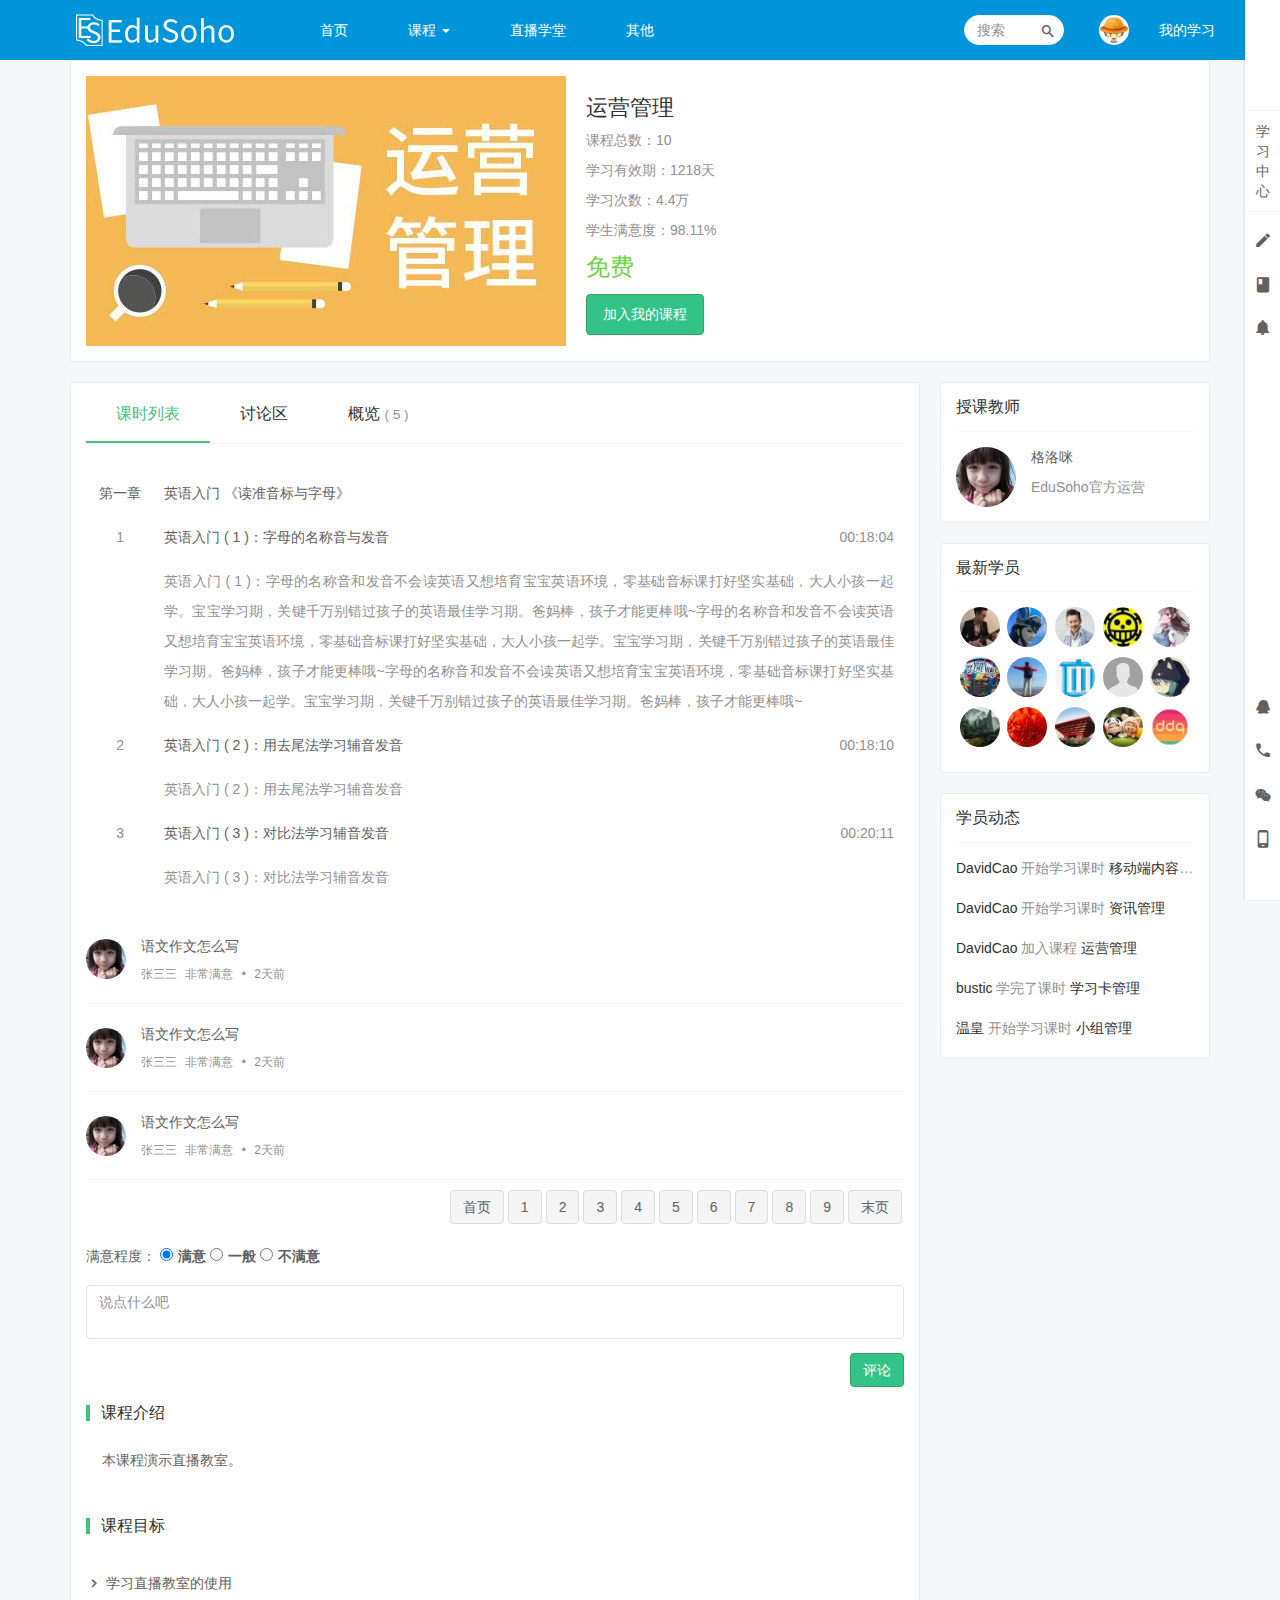
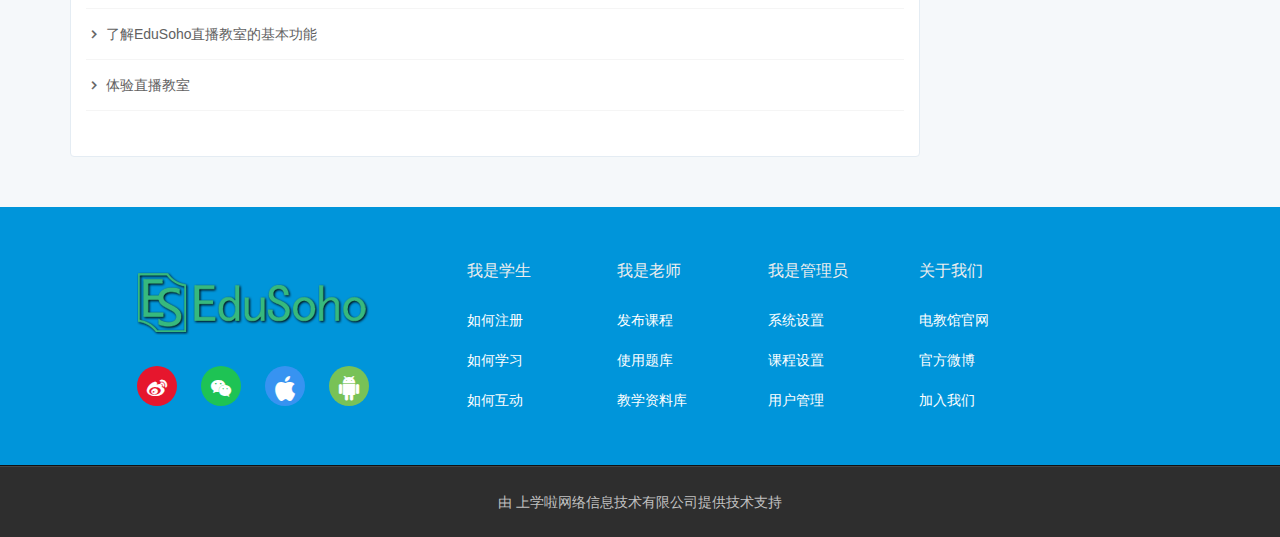
==== commit 219e9b15: "课程详情  评论区" ====
--- a/live/coursedetail.html
+++ b/live/coursedetail.html
@@ -45,11 +45,29 @@
 			.btn-primary {
 				background-color: rgb(51, 195, 136);
 			}
-			.nav-tabs > .active {
+			
+			.nav-tabs> .active {
 				border-bottom: 2px solid #46c37b;
 			}
-			.course-chapter, .chapter-intro {
+			
+			.course-chapter,
+			.chapter-intro {
 				margin: 1em 0;
+			}
+			.course-detail-content img {
+				max-width: initial;
+			}
+			#question_title {
+				margin: 1em 0;
+			}
+			.comment, .pages {
+				padding: 10px 0;
+			}
+			.pages .btn {
+				margin: 0 2px;
+			}
+			.comment label {
+				margin-left: 5px;
 			}
 		</style>
 	</head>
@@ -128,7 +146,7 @@
 					<ul class="nav navbar-nav clearfix hidden-xs " id="nav">
 
 						<li class="">
-							<a href="live.html">首页 </a>
+							<a href="live.html">首页</a>
 						</li>
 
 						<li class="nav-hover">
@@ -214,36 +232,47 @@
 								<a href="register.html">注册</a>
 							</li>
 						</ul>-->
-						
+
 						<!--登陆后使用这个ul-->
-						
+
 						<ul class="nav user-nav">
-				                <li class="user-avatar-li nav-hover">
-				          <a href="javascript:;" class="dropdown-toggle">
-				            <img class="avatar-xs" src="files/default/2016/11-05/213307335114750678.jpg">
-				          </a>
-				          <ul class="dropdown-menu" role="menu">
-				            <li role="presentation" class="dropdown-header">伊见倾橙</li>
-				            <li><a href="javascript:;"><i class="es-icon es-icon-person"></i>个人主页</a></li>
-				            <li><a href="/settings/"><i class="es-icon es-icon-setting"></i>个人设置</a></li>
-				            <li class="hidden-lg">
-				              <a href="/my">
-				                <i class="es-icon es-icon-eventnote"></i>我的学习              </a>
-				            </li>
-				            <li><a href="/my/coin"><i class="es-icon es-icon-accountwallet"></i>账户中心</a></li>
-				
-				            
-				            <li class="hidden-lg"><a href="/notification"><span class="pull-right num"></span><i class="es-icon es-icon-notificationson"></i>通知</a></li>
-				            <li class="hidden-lg"><a href="/message/"><span class="pull-right num">1</span><i class="es-icon es-icon-mail"></i>私信</a></li>
-				            <li><a href="/logout"><i class="es-icon es-icon-power"></i>退出登录</a></li>
-				          </ul>
-				        </li>
-				        <li class="visible-lg">
-				          <a href="my">我的学习</a>
-				        </li>
-				          </ul>
-				        </li>
-                      </ul>
+							<li class="user-avatar-li nav-hover">
+								<a href="javascript:;" class="dropdown-toggle">
+									<img class="avatar-xs" src="files/default/2016/11-05/213307335114750678.jpg">
+								</a>
+								<ul class="dropdown-menu" role="menu">
+									<li role="presentation" class="dropdown-header">伊见倾橙</li>
+									<li>
+										<a href="javascript:;"><i class="es-icon es-icon-person"></i>个人主页</a>
+									</li>
+									<li>
+										<a href="/settings/"><i class="es-icon es-icon-setting"></i>个人设置</a>
+									</li>
+									<li class="hidden-lg">
+										<a href="/my">
+											<i class="es-icon es-icon-eventnote"></i>我的学习 </a>
+									</li>
+									<li>
+										<a href="/my/coin"><i class="es-icon es-icon-accountwallet"></i>账户中心</a>
+									</li>
+
+									<li class="hidden-lg">
+										<a href="/notification"><span class="pull-right num"></span><i class="es-icon es-icon-notificationson"></i>通知</a>
+									</li>
+									<li class="hidden-lg">
+										<a href="/message/"><span class="pull-right num">1</span><i class="es-icon es-icon-mail"></i>私信</a>
+									</li>
+									<li>
+										<a href="/logout"><i class="es-icon es-icon-power"></i>退出登录</a>
+									</li>
+								</ul>
+							</li>
+							<li class="visible-lg">
+								<a href="my">我的学习</a>
+							</li>
+						</ul>
+						</li>
+						</ul>
 						<form class="navbar-form navbar-right hidden-xs hidden-sm" action="/search" method="get">
 							<div class="form-group">
 								<input class="form-control js-search" name="q" placeholder="搜索">
@@ -253,327 +282,403 @@
 					</div>
 				</nav>
 			</header>
-			
+
 			<section class="course-detail-header before">
-  <div class="container">
-
-    <div class="es-section clearfix">
-      
-    <div class="course-img">
-    
-    <img class="img-responsive" src="files/course/2016/10-31/1036066b465e703375.jpg" alt="运营管理">
-    <div class="tags">
-                </div>
-  </div>
-
-
-      <div class="course-info">
-    <h2 class="title">运营管理</h2>
-    <div class="subtitle total">课程总数：10</div>
-    <div class="subtitle exp">学习有效期：1218天</div>
-    <div class="subtitle count">学习次数：4.4万</div>
-    <div class="subtitle satisfy">学生满意度：98.11%</div>
-    <div class="metas">
-	    <p class="discount-price">
-			<span class="course-price-widget">
+				<div class="container">
+
+					<div class="es-section clearfix">
+
+						<div class="course-img">
+
+							<img class="img-responsive" src="files/course/2016/10-31/1036066b465e703375.jpg" alt="运营管理">
+							<div class="tags">
+							</div>
+						</div>
+
+						<div class="course-info">
+							<h2 class="title">运营管理</h2>
+							<div class="subtitle total">课程总数：10</div>
+							<div class="subtitle exp">学习有效期：1218天</div>
+							<div class="subtitle count">学习次数：4.4万</div>
+							<div class="subtitle satisfy">学生满意度：98.11%</div>
+							<div class="metas">
+								<p class="discount-price">
+									<span class="course-price-widget">
 				<span class="price">
 					<span class="text-success">免费</span>
-				</span>
-			</span>
-	    </p>
-    </div>
-    <div class="buy">
-      <a class="btn btn-primary btn-lg" href="#modal" data-toggle="modal" data-url="/course/427/buy?targetType=course">加入我的课程</a>
-    </div>
-  </div>
-</div>
-  </div>
-</section>
+									</span>
+									</span>
+								</p>
+							</div>
+							<div class="buy">
+								<a class="btn btn-primary btn-lg" href="#modal" data-toggle="modal" data-url="/course/427/buy?targetType=course">加入我的课程</a>
+							</div>
+						</div>
+					</div>
+				</div>
+			</section>
 			<div id="content-container" class="container">
-    <div class="course-detail row">
-    <div class="col-lg-9 col-md-8  course-detail-main">
-<!--选项卡切换-->
-<section class="es-section">
-	<div class="nav-btn-tab">
-	  <ul class="nav nav-tabs" role="tablist">
-	    <li role="presentation" class="active" id="list"><a href="javascript:;">课时列表</a></li>
-	    <li role="presentation" id="discuss"><a href="javascript:;">讨论区 <!--<small class="text-muted">( 2 )</small>--></a></li>
-	    <li role="presentation" id="overview"><a href="javascript:;">概览 <small class="text-muted">( 5 )</small></a></li>
-	</div>        
-<div class="course-detail-content" id="list-tab">
-	<div class="es-piece">
-		<div class="piece-body p-lg clearfix">
-			<div class="course-detail-main">
-				<div class="row course-chapter">
-				  <div class="col-md-1 tac">第一章</div>
-				  <div class="col-md-9">英语入门 《读准音标与字母》</div>
-				  <div class="col-md-2"></div>
-				</div>
-				<div class="row course-chapter">
-				  <div class="col-md-1 tac text-muted">1</div>
-				  <div class="col-md-9">英语入门 ( 1 )：字母的名称音与发音</div>
-				  <div class="col-md-2 tar text-muted">00:18:04</div>
-				</div>
-				<div class="row chapter-intro">
-				  <div class="col-md-1 tac text-muted"></div>
-				  <div class="col-md-11 text-muted text-justify">英语入门 ( 1 )：字母的名称音和发音不会读英语又想培育宝宝英语环境，零基础音标课打好坚实基础，大人小孩一起学。宝宝学习期，关键千万别错过孩子的英语最佳学习期。爸妈棒，孩子才能更棒哦~字母的名称音和发音不会读英语又想培育宝宝英语环境，零基础音标课打好坚实基础，大人小孩一起学。宝宝学习期，关键千万别错过孩子的英语最佳学习期。爸妈棒，孩子才能更棒哦~字母的名称音和发音不会读英语又想培育宝宝英语环境，零基础音标课打好坚实基础，大人小孩一起学。宝宝学习期，关键千万别错过孩子的英语最佳学习期。爸妈棒，孩子才能更棒哦~</div>
-				</div>
-				<div class="row course-chapter">
-				  <div class="col-md-1 tac text-muted">2</div>
-				  <div class="col-md-9">英语入门 ( 2 )：用去尾法学习辅音发音</div>
-				  <div class="col-md-2 tar text-muted">00:18:10</div>
-				</div>
-				<div class="row chapter-intro">
-				  <div class="col-md-1 tac text-muted"></div>
-				  <div class="col-md-11 text-muted text-justify">英语入门 ( 2 )：用去尾法学习辅音发音</div>
-				</div>
-				<div class="row course-chapter">
-				  <div class="col-md-1 tac text-muted">3</div>
-				  <div class="col-md-9">英语入门 ( 3 )：对比法学习辅音发音</div>
-				  <div class="col-md-2 tar text-muted">00:20:11</div>
-				</div>
-				<div class="row chapter-intro">
-				  <div class="col-md-1 tac text-muted"></div>
-				  <div class="col-md-11 text-muted text-justify">英语入门 ( 3 )：对比法学习辅音发音</div>
-				</div>
-			</div>
-		</div>
-	</div>
-</div>
-
-<div class="course-detail-content" id="discuss-tab">
-	<div class="es-piece">
-        <div class="piece-header">讨论区</div>
-        <div class="piece-body p-lg clearfix">
-            <p>&nbsp; &nbsp; 讨论区。</p>
-        </div>
-    </div>
-</div>
-
-<div class="course-detail-content" id="overview-tab">
-
-		      <div class="es-piece">
-        <div class="piece-header">
-          课程介绍
-        </div>
-        <div class="piece-body p-lg clearfix">
-                      <p>&nbsp; &nbsp; 本课程演示直播教室。</p>
-
-                  </div>
-      </div>
-
-              <div class="es-piece">
-          <div class="piece-header">
-            课程目标
-          </div>
-          <div class="piece-body">
-            <ul class="piece-body-list">
-               <li>
-                <i class="es-icon es-icon-chevronright"></i> 学习直播教室的使用
-              </li>
-              <li>
-                <i class="es-icon es-icon-chevronright"></i> 了解EduSoho直播教室的基本功能
-              </li>
-              <li>
-                <i class="es-icon es-icon-chevronright"></i> 体验直播教室
-              </li>
-            </ul>
-          </div>
-        </div>
-       
-</div>
-</section>
-<!--选项卡切换 结束-->
-    </div>
-    <div class="col-lg-3 col-md-4  course-sidebar">
-<div class="panel panel-default">
-  <div class="panel-heading">
-    <h3 class="panel-title"> <i class="es-icon es-icon-assignmentind"></i>
+				<div class="course-detail row">
+					<div class="col-lg-9 col-md-8  course-detail-main">
+						<!--选项卡切换-->
+						<section class="es-section">
+							<div class="nav-btn-tab">
+								<ul class="nav nav-tabs" role="tablist">
+									<li role="presentation" class="active" id="list">
+										<a href="javascript:;">课时列表</a>
+									</li>
+									<li role="presentation" id="discuss">
+										<a href="javascript:;">讨论区
+											<!--<small class="text-muted">( 2 )</small>--></a>
+									</li>
+									<li role="presentation" id="overview">
+										<a href="javascript:;">概览 <small class="text-muted">( 5 )</small></a>
+									</li>
+							</div>
+							<div class="course-detail-content" id="list-tab">
+								<div class="es-piece">
+									<div class="piece-body p-lg clearfix">
+										<div class="course-detail-main">
+											<div class="row course-chapter">
+												<div class="col-md-1 tac">第一章</div>
+												<div class="col-md-9">英语入门 《读准音标与字母》</div>
+												<div class="col-md-2"></div>
+											</div>
+											<div class="row course-chapter">
+												<div class="col-md-1 tac text-muted">1</div>
+												<div class="col-md-9">英语入门 ( 1 )：字母的名称音与发音</div>
+												<div class="col-md-2 tar text-muted">00:18:04</div>
+											</div>
+											<div class="row chapter-intro">
+												<div class="col-md-1 tac text-muted"></div>
+												<div class="col-md-11 text-muted text-justify">英语入门 ( 1 )：字母的名称音和发音不会读英语又想培育宝宝英语环境，零基础音标课打好坚实基础，大人小孩一起学。宝宝学习期，关键千万别错过孩子的英语最佳学习期。爸妈棒，孩子才能更棒哦~字母的名称音和发音不会读英语又想培育宝宝英语环境，零基础音标课打好坚实基础，大人小孩一起学。宝宝学习期，关键千万别错过孩子的英语最佳学习期。爸妈棒，孩子才能更棒哦~字母的名称音和发音不会读英语又想培育宝宝英语环境，零基础音标课打好坚实基础，大人小孩一起学。宝宝学习期，关键千万别错过孩子的英语最佳学习期。爸妈棒，孩子才能更棒哦~</div>
+											</div>
+											<div class="row course-chapter">
+												<div class="col-md-1 tac text-muted">2</div>
+												<div class="col-md-9">英语入门 ( 2 )：用去尾法学习辅音发音</div>
+												<div class="col-md-2 tar text-muted">00:18:10</div>
+											</div>
+											<div class="row chapter-intro">
+												<div class="col-md-1 tac text-muted"></div>
+												<div class="col-md-11 text-muted text-justify">英语入门 ( 2 )：用去尾法学习辅音发音</div>
+											</div>
+											<div class="row course-chapter">
+												<div class="col-md-1 tac text-muted">3</div>
+												<div class="col-md-9">英语入门 ( 3 )：对比法学习辅音发音</div>
+												<div class="col-md-2 tar text-muted">00:20:11</div>
+											</div>
+											<div class="row chapter-intro">
+												<div class="col-md-1 tac text-muted"></div>
+												<div class="col-md-11 text-muted text-justify">英语入门 ( 3 )：对比法学习辅音发音</div>
+											</div>
+										</div>
+									</div>
+								</div>
+							</div>
+
+							<div class="course-detail-content" id="discuss-tab">
+								<div class="topic-list">
+									<div class="media topic-item">
+										<div class="media-left media-middle">
+											<a class="pull-left js-user-card" href="/user/7555" data-card-url="/user/7555/card/show" data-user-id="7555">
+												<img class="avatar-sm" src="files/default/2015/08-31/0910080084cc142484.jpg">
+											</a>
+
+										</div>
+										<div class="media-body">
+											<div class="title">
+												<a href="javascript:;">语文作文怎么写</a>
+											</div>
+
+											<div class="metas text-sm">
+												<a href="javascript:;" class="color-gray">张三三</a>
+												<span>非常满意</span> • <span>2天前</span>
+											</div>
+										</div>
+									</div>
+									<div class="media topic-item">
+										<div class="media-left media-middle">
+											<a class="pull-left js-user-card" href="/user/7555" data-card-url="/user/7555/card/show" data-user-id="7555">
+												<img class="avatar-sm" src="files/default/2015/08-31/0910080084cc142484.jpg">
+											</a>
+
+										</div>
+										<div class="media-body">
+											<div class="title">
+												<a href="javascript:;">语文作文怎么写</a>
+											</div>
+
+											<div class="metas text-sm">
+												<a href="javascript:;" class="color-gray">张三三</a>
+												<span>非常满意</span> • <span>2天前</span>
+											</div>
+										</div>
+									</div>
+									<!--单个评论开始-->
+									<div class="media topic-item">
+										<div class="media-left media-middle">
+											<a class="pull-left js-user-card" href="/user/7555" data-card-url="/user/7555/card/show" data-user-id="7555">
+												<img class="avatar-sm" src="files/default/2015/08-31/0910080084cc142484.jpg">
+											</a>
+
+										</div>
+										<div class="media-body">
+											<div class="title">
+												<a href="javascript:;">语文作文怎么写</a>
+											</div>
+
+											<div class="metas text-sm">
+												<a href="javascript:;" class="color-gray">张三三</a>
+												<span>非常满意</span> • <span>2天前</span>
+											</div>
+										</div>
+									</div>
+									<!--单个评论结束-->
+								</div>
+								<div class="controls clearfix pages">
+									<button class="btn btn-default pull-right">末页</button>
+									<button class="btn btn-default pull-right">9</button>
+									<button class="btn btn-default pull-right">8</button>
+									<button class="btn btn-default pull-right">7</button>
+									<button class="btn btn-default pull-right">6</button>
+									<button class="btn btn-default pull-right">5</button>
+									<button class="btn btn-default pull-right">4</button>
+									<button class="btn btn-default pull-right">3</button>
+									<button class="btn btn-default pull-right">2</button>
+									<button class="btn btn-default pull-right">1</button>
+							    	<button class="btn btn-default pull-right">首页</button>
+								</div>
+								<div class="comment">
+									满意程度：
+									<input type="radio" name="satisfy" id="satisfy1" checked value="PERFECT"/><label for="satisfy1">满意</label>
+									<input type="radio" name="satisfy" id="satisfy2" value="MEDIUM"/><label for="satisfy2">一般</label>
+									<input type="radio" name="satisfy" id="satisfy3" value="BAD"/><label for="satisfy3">不满意</label>
+									<div class="controls clearfix">
+										<textarea id="question_title" class="form-control expand-form-trigger" placeholder="说点什么吧"></textarea>
+								    	<button class="btn btn-primary pull-right">评论</button>
+								    </div>
+								</div>
+							</div>
+
+							<div class="course-detail-content" id="overview-tab">
+
+								<div class="es-piece">
+									<div class="piece-header">
+										课程介绍
+									</div>
+									<div class="piece-body p-lg clearfix">
+										<p>&nbsp; &nbsp; 本课程演示直播教室。</p>
+
+									</div>
+								</div>
+
+								<div class="es-piece">
+									<div class="piece-header">
+										课程目标
+									</div>
+									<div class="piece-body">
+										<ul class="piece-body-list">
+											<li>
+												<i class="es-icon es-icon-chevronright"></i> 学习直播教室的使用
+											</li>
+											<li>
+												<i class="es-icon es-icon-chevronright"></i> 了解EduSoho直播教室的基本功能
+											</li>
+											<li>
+												<i class="es-icon es-icon-chevronright"></i> 体验直播教室
+											</li>
+										</ul>
+									</div>
+								</div>
+
+							</div>
+						</section>
+						<!--选项卡切换 结束-->
+					</div>
+					<div class="col-lg-3 col-md-4  course-sidebar">
+						<div class="panel panel-default">
+							<div class="panel-heading">
+								<h3 class="panel-title"> <i class="es-icon es-icon-assignmentind"></i>
       授课教师
     </h3>
-  </div>
-  <div class="panel-body">
-                  <div class="media media-default">
-          <div class="media-left">
-              <a class=" js-user-card" href="#" data-card-url="/user/2487/card/show" data-user-id="2487">
-                  <img class="avatar-md" src="files/default/2015/08-31/0910080084cc142484.jpg">
-
-  </a>
-  
-          </div>
-          <div class="media-body">
-            <div class="title">
-                  <a class="link-dark link-light" href="javascript:;">格洛咪</a>
-  
-            </div>
-            <div class="content">EduSoho官方运营</div>
-          </div>
-        </div>
-            </div>
-</div>
-
-        
-                  
-<div class="panel panel-default">
-  <div class="panel-heading">
-        <h3 class="panel-title">
+							</div>
+							<div class="panel-body">
+								<div class="media media-default">
+									<div class="media-left">
+										<a class=" js-user-card" href="#" data-card-url="/user/2487/card/show" data-user-id="2487">
+											<img class="avatar-md" src="files/default/2015/08-31/0910080084cc142484.jpg">
+
+										</a>
+
+									</div>
+									<div class="media-body">
+										<div class="title">
+											<a class="link-dark link-light" href="javascript:;">格洛咪</a>
+
+										</div>
+										<div class="content">EduSoho官方运营</div>
+									</div>
+								</div>
+							</div>
+						</div>
+
+						<div class="panel panel-default">
+							<div class="panel-heading">
+								<h3 class="panel-title">
       <i class="es-icon es-icon-personadd"></i>
       最新学员
     </h3>
-  </div>
-  <div class="panel-body">
-          <ul class="user-avatar-list clearfix">
-                          <li>
-              <a class="js-user-card" href="#" data-card-url="/user/20045/card/show" data-user-id="20045">
-                  <img class="avatar-sm" src="files/default/2016/11-05/154549dc41d0735569.jpg">
-
-  </a>
-  
-          </li>
-                          <li>
-              <a class="js-user-card" href="#" data-card-url="/user/20023/card/show" data-user-id="20023">
-                  <img class="avatar-sm" src="files/default/2016/11-04/102353920640851851.jpg">
-
-  </a>
-  
-          </li>
-                          <li>
-              <a class=" js-user-card" href="javascript:;" data-card-url="/user/20003/card/show" data-user-id="20003">
-                  <img class="avatar-sm" src="files/user/2016/11-03/14314731b3e8046923.jpg">
-
-  </a>
-  
-          </li>
-                          <li>
-              <a class=" js-user-card" href="javascript:;" data-card-url="/user/18983/card/show" data-user-id="18983">
-                  <img class="avatar-sm" src="files/default/2016/08-26/191211b21a52901350.jpg">
-</a>
-          </li>
-                          <li>
-              <a class=" js-user-card" href="javascript:;" data-card-url="/user/19989/card/show" data-user-id="19989">
-                  <img class="avatar-sm" src="files/user/2016/11-02/164205d74b33481914.jpg">
-  </a>
-          </li>
-                          <li>
-              <a class=" js-user-card" href="javascript:;" data-card-url="/user/10201/card/show" data-user-id="10201">
-                  <img class="avatar-sm" src="files/user/2015/02-27/1536215f1d5f592895.jpg">
-
-  </a>
-  
-          </li>
-                          <li>
-              <a class=" js-user-card" href="javascript:;" data-card-url="/user/19967/card/show" data-user-id="19967">
-                  <img class="avatar-sm" src="files/default/2016/11-01/161334ed6441212630.jpg">
-
-  </a>
-  
-          </li>
-                          <li>
-              <a class=" js-user-card" href="javascript:;" data-card-url="/user/19580/card/show" data-user-id="19580">
-                  <img class="avatar-sm" src="files/user/2016/10-10/093506a4454f078141.png">
-
-  </a>
-  
-          </li>
-                          <li>
-              <a class=" js-user-card" href="javascript:;" data-card-url="/user/19901/card/show" data-user-id="19901">
-                  <img class="avatar-sm" src="assets/img/default/avatar.png">
-
-  </a>
-  
-          </li>
-                          <li>
-              <a class=" js-user-card" href="javascript:;" data-card-url="/user/19899/card/show" data-user-id="19899">
-                  <img class="avatar-sm" src="files/user/2016/10-28/194116c17d4c969516.jpg">
-  </a>
-          </li>
-                          <li>
-              <a class=" js-user-card" href="javascript:;" data-card-url="/user/19865/card/show" data-user-id="19865">
-                  <img class="avatar-sm" src="files/user/2016/10-27/1240055c21e5210127.jpg">
-</a>
-          </li>
-                          <li>
-              <a class=" js-user-card" href="javascript:;" data-card-url="/user/19858/card/show" data-user-id="19858">
-                  <img class="avatar-sm" src="files/user/2016/10-26/220010a5ce38590813.jpg">
-
-  </a>
-  
-          </li>
-                          <li>
-              <a class=" js-user-card" href="javascript:;" data-card-url="/user/19857/card/show" data-user-id="19857">
-                  <img class="avatar-sm" src="files/user/2016/10-26/2142008cd116494724.jpg">
-
-  </a>
-  
-          </li>
-                          <li>
-              <a class=" js-user-card" href="javascript:;" data-card-url="/user/19851/card/show" data-user-id="19851">
-                  <img class="avatar-sm" src="files/default/2016/10-26/16322594d9b9700458.jpg">
-
-  </a>
-  
-          </li>
-                          <li>
-              <a class=" js-user-card" href="javascript:;" data-card-url="/user/19602/card/show" data-user-id="19602">
-                  <img class="avatar-sm" src="files/user/2016/10-11/105733dbb33c827705.png">
-
-  </a>
-  
-          </li>
-              </ul>
-      </div>
-</div>
-
-                
-                  
-
-
-<div class="panel panel-default student-dynamic">
-
-  <div class="panel-heading">
-    <h3 class="panel-title"><i class="es-icon es-icon-recentactors"></i>学员动态</h3>
-  </div>
-
-  <div class="panel-body">
-  
-                        <div class="media media-number-o color-gray text-overflow">
-                <a class="link-dark " href="javascript:;">DavidCao</a>
-  
-            
-  开始学习课时 <a class="link-dark" href="/course/427" title="来自《运营管理》">移动端内容管理</a>
-
-          </div>
-                                 <div class="media media-number-o color-gray text-overflow">
-                <a class="link-dark " href="javascript:;">DavidCao</a>
-  
-            
-  开始学习课时 <a class="link-dark" href="/course/427" title="来自《运营管理》">资讯管理</a>
-
-          </div>
-                                 <div class="media media-number-o color-gray text-overflow">
-                <a class="link-dark " href="javascript:;">DavidCao</a>
-  
-            
-			加入课程 <a class="link-dark" href="/course/427" title="来自《运营管理》">运营管理</a>
-	  
-
-          </div>
-                                 <div class="media media-number-o color-gray text-overflow">
-                <a class="link-dark " href="javascript:;">bustic</a>
-  学完了课时 <a class="link-dark" href="/course/427" title="来自《运营管理》">学习卡管理</a>
-          </div>
-                                 <div class="media media-number-o color-gray text-overflow">
-                <a class="link-dark " href="javascript:;">温皇</a>
-  开始学习课时 <a class="link-dark" href="/course/427" title="来自《运营管理》">小组管理</a>
-
-          </div>
-               
-      </div>
-
-</div>
-          </div>
-  </div>
-      </div>
+							</div>
+							<div class="panel-body">
+								<ul class="user-avatar-list clearfix">
+									<li>
+										<a class="js-user-card" href="#" data-card-url="/user/20045/card/show" data-user-id="20045">
+											<img class="avatar-sm" src="files/default/2016/11-05/154549dc41d0735569.jpg">
+
+										</a>
+
+									</li>
+									<li>
+										<a class="js-user-card" href="#" data-card-url="/user/20023/card/show" data-user-id="20023">
+											<img class="avatar-sm" src="files/default/2016/11-04/102353920640851851.jpg">
+
+										</a>
+
+									</li>
+									<li>
+										<a class=" js-user-card" href="javascript:;" data-card-url="/user/20003/card/show" data-user-id="20003">
+											<img class="avatar-sm" src="files/user/2016/11-03/14314731b3e8046923.jpg">
+
+										</a>
+
+									</li>
+									<li>
+										<a class=" js-user-card" href="javascript:;" data-card-url="/user/18983/card/show" data-user-id="18983">
+											<img class="avatar-sm" src="files/default/2016/08-26/191211b21a52901350.jpg">
+										</a>
+									</li>
+									<li>
+										<a class=" js-user-card" href="javascript:;" data-card-url="/user/19989/card/show" data-user-id="19989">
+											<img class="avatar-sm" src="files/user/2016/11-02/164205d74b33481914.jpg">
+										</a>
+									</li>
+									<li>
+										<a class=" js-user-card" href="javascript:;" data-card-url="/user/10201/card/show" data-user-id="10201">
+											<img class="avatar-sm" src="files/user/2015/02-27/1536215f1d5f592895.jpg">
+
+										</a>
+
+									</li>
+									<li>
+										<a class=" js-user-card" href="javascript:;" data-card-url="/user/19967/card/show" data-user-id="19967">
+											<img class="avatar-sm" src="files/default/2016/11-01/161334ed6441212630.jpg">
+
+										</a>
+
+									</li>
+									<li>
+										<a class=" js-user-card" href="javascript:;" data-card-url="/user/19580/card/show" data-user-id="19580">
+											<img class="avatar-sm" src="files/user/2016/10-10/093506a4454f078141.png">
+
+										</a>
+
+									</li>
+									<li>
+										<a class=" js-user-card" href="javascript:;" data-card-url="/user/19901/card/show" data-user-id="19901">
+											<img class="avatar-sm" src="assets/img/default/avatar.png">
+
+										</a>
+
+									</li>
+									<li>
+										<a class=" js-user-card" href="javascript:;" data-card-url="/user/19899/card/show" data-user-id="19899">
+											<img class="avatar-sm" src="files/user/2016/10-28/194116c17d4c969516.jpg">
+										</a>
+									</li>
+									<li>
+										<a class=" js-user-card" href="javascript:;" data-card-url="/user/19865/card/show" data-user-id="19865">
+											<img class="avatar-sm" src="files/user/2016/10-27/1240055c21e5210127.jpg">
+										</a>
+									</li>
+									<li>
+										<a class=" js-user-card" href="javascript:;" data-card-url="/user/19858/card/show" data-user-id="19858">
+											<img class="avatar-sm" src="files/user/2016/10-26/220010a5ce38590813.jpg">
+
+										</a>
+
+									</li>
+									<li>
+										<a class=" js-user-card" href="javascript:;" data-card-url="/user/19857/card/show" data-user-id="19857">
+											<img class="avatar-sm" src="files/user/2016/10-26/2142008cd116494724.jpg">
+
+										</a>
+
+									</li>
+									<li>
+										<a class=" js-user-card" href="javascript:;" data-card-url="/user/19851/card/show" data-user-id="19851">
+											<img class="avatar-sm" src="files/default/2016/10-26/16322594d9b9700458.jpg">
+
+										</a>
+
+									</li>
+									<li>
+										<a class=" js-user-card" href="javascript:;" data-card-url="/user/19602/card/show" data-user-id="19602">
+											<img class="avatar-sm" src="files/user/2016/10-11/105733dbb33c827705.png">
+
+										</a>
+
+									</li>
+								</ul>
+							</div>
+						</div>
+
+						<div class="panel panel-default student-dynamic">
+
+							<div class="panel-heading">
+								<h3 class="panel-title"><i class="es-icon es-icon-recentactors"></i>学员动态</h3>
+							</div>
+
+							<div class="panel-body">
+
+								<div class="media media-number-o color-gray text-overflow">
+									<a class="link-dark " href="javascript:;">DavidCao</a>
+
+									开始学习课时
+									<a class="link-dark" href="/course/427" title="来自《运营管理》">移动端内容管理</a>
+
+								</div>
+								<div class="media media-number-o color-gray text-overflow">
+									<a class="link-dark " href="javascript:;">DavidCao</a>
+
+									开始学习课时
+									<a class="link-dark" href="/course/427" title="来自《运营管理》">资讯管理</a>
+
+								</div>
+								<div class="media media-number-o color-gray text-overflow">
+									<a class="link-dark " href="javascript:;">DavidCao</a>
+
+									加入课程
+									<a class="link-dark" href="/course/427" title="来自《运营管理》">运营管理</a>
+
+								</div>
+								<div class="media media-number-o color-gray text-overflow">
+									<a class="link-dark " href="javascript:;">bustic</a>
+									学完了课时
+									<a class="link-dark" href="/course/427" title="来自《运营管理》">学习卡管理</a>
+								</div>
+								<div class="media media-number-o color-gray text-overflow">
+									<a class="link-dark " href="javascript:;">温皇</a>
+									开始学习课时
+									<a class="link-dark" href="/course/427" title="来自《运营管理》">小组管理</a>
+
+								</div>
+
+							</div>
+
+						</div>
+					</div>
+				</div>
+			</div>
 			<div class="es-footer-link">
 				<div class="container">
 					<div class="row">
@@ -737,13 +842,13 @@
 		<script src="assets/js/placeholder.js" type="text/javascript" charset="utf-8"></script>
 		<script src="assets/js/app.js" type="text/javascript" charset="utf-8"></script>
 		<script type="text/javascript">
-			$(function () {
+			$(function() {
 				// 选项卡切换
-				$(".nav-tabs > li").on('click', function (e) {
+				$(".nav-tabs > li").on('click', function(e) {
 					// 去除active属性
 					var _this = this;
 					var id = _this.id;
-					
+
 					$(_this).addClass('active').siblings().removeClass('active');
 					$("#list-tab, #discuss-tab, #overview-tab").hide();
 					$("#" + id + '-tab').show();
